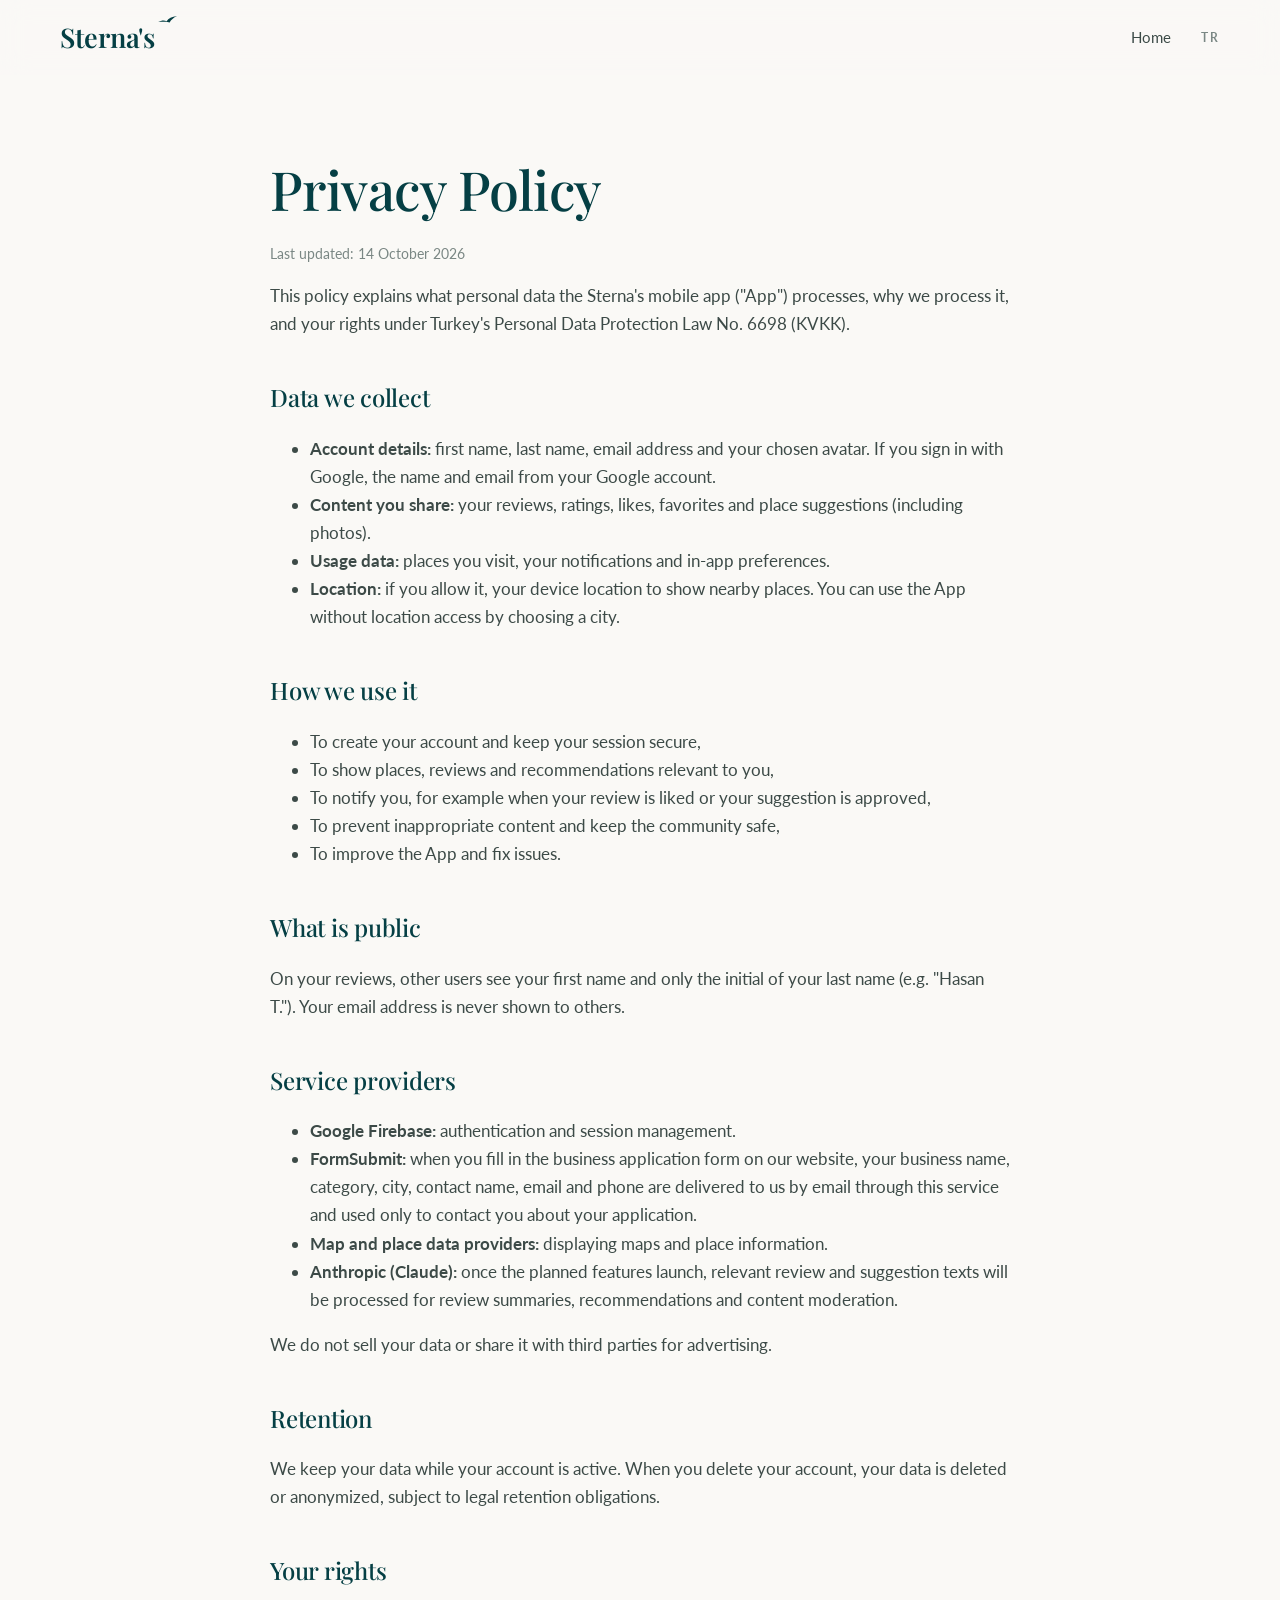
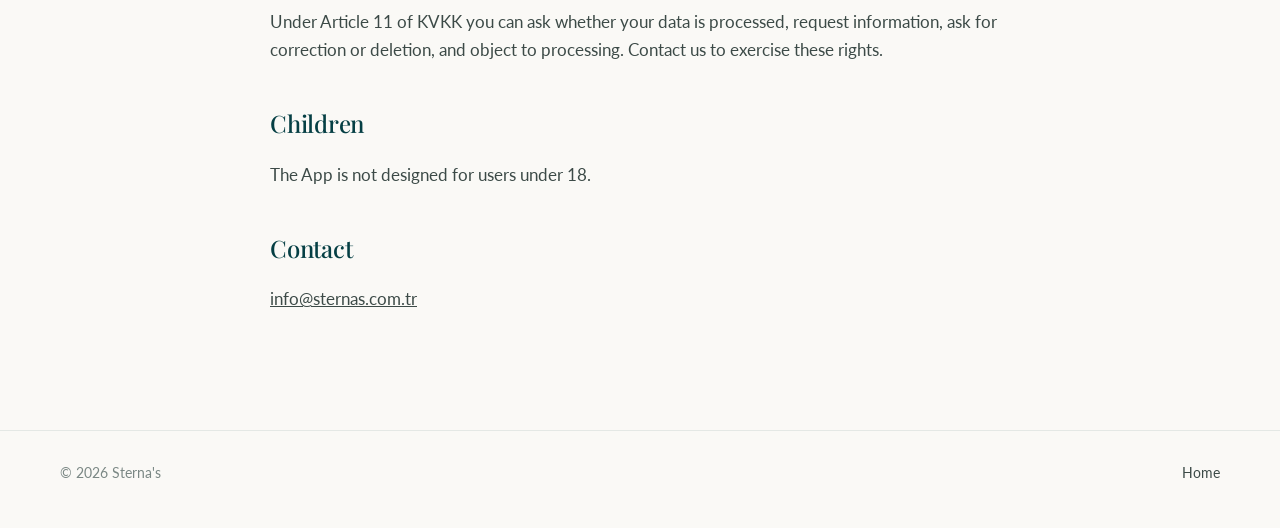
==== gizlilik.html @ 479b0d90 "Add files via upload" ====
<!doctype html>
<html lang="tr">
<head>
  <meta charset="utf-8">
  <meta name="viewport" content="width=device-width, initial-scale=1">
  <title>Gizlilik Politikası · Sterna's</title>
  <meta name="description" content="Sterna's uygulamasının gizlilik politikası.">
  <link rel="icon" href="assets/sumru.png">
  <link rel="preconnect" href="https://fonts.googleapis.com">
  <link rel="preconnect" href="https://fonts.gstatic.com" crossorigin>
  <link href="https://fonts.googleapis.com/css2?family=Lato:wght@400;700&family=Playfair+Display:ital,wght@0,500;0,600;1,500&display=swap" rel="stylesheet">
  <link rel="stylesheet" href="styles.css">
</head>
<body>

<header class="site-header">
  <div class="wrap">
    <a class="logo" href="index.html" aria-label="Sterna's">
      Sterna's
      <svg viewBox="0 0 44 18" aria-hidden="true"><path fill="currentColor" d="M0 14c8-4 14-5 20-2C24 6 32 1 44 0c-8 4-14 9-17 15-5-2-13-2-27-1z"/></svg>
    </a>
    <nav class="nav">
      <a href="index.html"><span data-lang="tr">Ana sayfa</span><span data-lang="en">Home</span></a>
      <button class="lang-toggle" type="button" id="langToggle" aria-label="Dil / Language">EN</button>
    </nav>
  </div>
</header>

<main class="legal">
  <div class="wrap">

    <div data-lang="tr">
      <h1>Gizlilik Politikası</h1>
      <p class="updated">Son güncelleme: 14 Ekim 2026</p>

      <p>Bu politika, Sterna's mobil uygulamasını ("Uygulama") kullandığında hangi kişisel verilerini işlediğimizi, bunları neden işlediğimizi ve 6698 sayılı Kişisel Verilerin Korunması Kanunu (KVKK) kapsamındaki haklarını açıklar.</p>

      <h2>Topladığımız veriler</h2>
      <ul>
        <li><strong>Hesap bilgileri:</strong> Ad, soyad, e-posta adresi ve seçtiğin avatar. Google ile giriş yaparsan Google hesabındaki ad ve e-posta bilgisi.</li>
        <li><strong>Paylaştığın içerikler:</strong> Yorumların, puanların, beğenilerin, favorilerin ve önerdiğin yerler (fotoğraflarıyla birlikte).</li>
        <li><strong>Kullanım bilgileri:</strong> Ziyaret ettiğin mekânlar, bildirimlerin ve uygulama içi tercihlerin.</li>
        <li><strong>Konum:</strong> İzin verirsen, yakındaki mekânları gösterebilmek için cihazının konumu. Konum izni vermeden de uygulamayı şehir seçerek kullanabilirsin.</li>
      </ul>

      <h2>Verileri neden kullanıyoruz</h2>
      <ul>
        <li>Hesabını oluşturmak ve oturumunu güvenle yönetmek,</li>
        <li>Mekânları, yorumları ve sana uygun önerileri göstermek,</li>
        <li>Yorumlarının beğenilmesi veya önerinin onaylanması gibi durumlarda sana bildirim göndermek,</li>
        <li>Uygunsuz içeriği önlemek ve topluluğu güvenli tutmak,</li>
        <li>Uygulamayı geliştirmek ve hataları gidermek.</li>
      </ul>

      <h2>Herkese açık görünen bilgiler</h2>
      <p>Bir mekâna yazdığın yorumlarda adın ve soyadının yalnızca baş harfi (örneğin "Hasan T.") diğer kullanıcılara görünür. E-posta adresin hiçbir zaman başkalarına gösterilmez.</p>

      <h2>Hizmet sağlayıcılar</h2>
      <p>Uygulamayı çalıştırmak için bazı verileri güvenilir hizmet sağlayıcılarla paylaşırız:</p>
      <ul>
        <li><strong>Google Firebase:</strong> Kimlik doğrulama ve oturum yönetimi.</li>
        <li><strong>FormSubmit:</strong> İnternet sitemizdeki işletme başvuru formunu doldurduğunda; işletme adı, kategori, şehir, yetkili adı, e-posta ve telefon bilgisi bu hizmet aracılığıyla bize e-posta olarak iletilir ve yalnızca başvurunla ilgili iletişim için kullanılır.</li>
        <li><strong>Harita ve mekân verisi sağlayıcıları:</strong> Haritanın ve mekân bilgilerinin gösterilmesi.</li>
        <li><strong>Anthropic (Claude):</strong> Planlanan özellikler devreye girdiğinde, yorum özetleri, kişisel öneriler ve içerik denetimi için ilgili yorum ve öneri metinleri işlenecektir.</li>
      </ul>
      <p>Verilerini satmayız ve reklam amacıyla üçüncü kişilerle paylaşmayız.</p>

      <h2>Saklama süresi</h2>
      <p>Verilerini hesabın açık olduğu sürece saklarız. Hesabını silmek istediğinde verilerin, yasal saklama yükümlülükleri saklı kalmak kaydıyla silinir veya anonim hâle getirilir.</p>

      <h2>Hakların</h2>
      <p>KVKK'nın 11. maddesi kapsamında; verilerinin işlenip işlenmediğini öğrenme, bilgi talep etme, düzeltilmesini veya silinmesini isteme ve işlemeye itiraz etme haklarına sahipsin. Taleplerin için bize yazabilirsin.</p>

      <h2>Çocuklar</h2>
      <p>Uygulama 18 yaşından küçükler için tasarlanmamıştır.</p>

      <h2>İletişim</h2>
      <p>Bu politika veya kişisel verilerinle ilgili her konuda: <a href="mailto:info@sternas.com.tr">info@sternas.com.tr</a></p>
    </div>

    <div data-lang="en">
      <h1>Privacy Policy</h1>
      <p class="updated">Last updated: 14 October 2026</p>

      <p>This policy explains what personal data the Sterna's mobile app ("App") processes, why we process it, and your rights under Turkey's Personal Data Protection Law No. 6698 (KVKK).</p>

      <h2>Data we collect</h2>
      <ul>
        <li><strong>Account details:</strong> first name, last name, email address and your chosen avatar. If you sign in with Google, the name and email from your Google account.</li>
        <li><strong>Content you share:</strong> your reviews, ratings, likes, favorites and place suggestions (including photos).</li>
        <li><strong>Usage data:</strong> places you visit, your notifications and in-app preferences.</li>
        <li><strong>Location:</strong> if you allow it, your device location to show nearby places. You can use the App without location access by choosing a city.</li>
      </ul>

      <h2>How we use it</h2>
      <ul>
        <li>To create your account and keep your session secure,</li>
        <li>To show places, reviews and recommendations relevant to you,</li>
        <li>To notify you, for example when your review is liked or your suggestion is approved,</li>
        <li>To prevent inappropriate content and keep the community safe,</li>
        <li>To improve the App and fix issues.</li>
      </ul>

      <h2>What is public</h2>
      <p>On your reviews, other users see your first name and only the initial of your last name (e.g. "Hasan T."). Your email address is never shown to others.</p>

      <h2>Service providers</h2>
      <ul>
        <li><strong>Google Firebase:</strong> authentication and session management.</li>
        <li><strong>FormSubmit:</strong> when you fill in the business application form on our website, your business name, category, city, contact name, email and phone are delivered to us by email through this service and used only to contact you about your application.</li>
        <li><strong>Map and place data providers:</strong> displaying maps and place information.</li>
        <li><strong>Anthropic (Claude):</strong> once the planned features launch, relevant review and suggestion texts will be processed for review summaries, recommendations and content moderation.</li>
      </ul>
      <p>We do not sell your data or share it with third parties for advertising.</p>

      <h2>Retention</h2>
      <p>We keep your data while your account is active. When you delete your account, your data is deleted or anonymized, subject to legal retention obligations.</p>

      <h2>Your rights</h2>
      <p>Under Article 11 of KVKK you can ask whether your data is processed, request information, ask for correction or deletion, and object to processing. Contact us to exercise these rights.</p>

      <h2>Children</h2>
      <p>The App is not designed for users under 18.</p>

      <h2>Contact</h2>
      <p><a href="mailto:info@sternas.com.tr">info@sternas.com.tr</a></p>
    </div>

  </div>
</main>

<footer>
  <div class="wrap">
    <span>© 2026 Sterna's</span>
    <a href="index.html"><span data-lang="tr">Ana sayfa</span><span data-lang="en">Home</span></a>
  </div>
</footer>

<script src="site.js"></script>
</body>
</html>
---- styles.css ----
:root {
  --bg: #faf9f6;
  --surface: #ffffff;
  --sage: #eef3f1;
  --sage-2: #e2ebe8;
  --ink: #142320;
  --ink-soft: #3c4a47;
  --muted: #7a8784;
  --line: #e4e8e5;
  --teal: #07565d;
  --teal-deep: #053f44;
  --gold: #a9834a;
  --rose: #d9536d;
  --serif: "Playfair Display", Georgia, serif;
  --sans: "Lato", system-ui, -apple-system, "Segoe UI", sans-serif;
  --ease: cubic-bezier(.2, .7, .2, 1);
  --card-shadow: 0 1px 2px rgba(20, 35, 32, .04), 0 12px 32px -12px rgba(20, 35, 32, .14);
}

* { box-sizing: border-box; }
html { scroll-behavior: smooth; }
body {
  margin: 0; background: var(--bg); color: var(--ink);
  font: 400 17px/1.65 var(--sans); -webkit-font-smoothing: antialiased;
}
img { display: block; max-width: 100%; height: auto; }
a { color: inherit; }
button, input, select { font: inherit; }
::selection { background: #d7e6e2; }

.wrap { width: min(1160px, 100% - 40px); margin-inline: auto; }

html[lang="tr"] [data-lang="en"],
html[lang="en"] [data-lang="tr"] { display: none !important; }

h1, h2, h3 { font-family: var(--serif); font-weight: 500; margin: 0; letter-spacing: -.01em; }

.eyebrow {
  display: inline-block; font-size: 12px; font-weight: 700; letter-spacing: .2em;
  text-transform: uppercase; color: var(--gold);
}

section { scroll-margin-top: 84px; }
.block { padding: 120px 0; }
.head { text-align: center; max-width: 640px; margin: 0 auto 56px; }
.head h2 { font-size: clamp(34px, 4.4vw, 54px); line-height: 1.08; color: var(--teal-deep); margin-top: 14px; }
.head p { margin: 14px 0 0; color: var(--muted); }

/* ---------- buttons ---------- */
.btn {
  display: inline-flex; align-items: center; justify-content: center; gap: 12px;
  height: 52px; padding: 0 26px; border-radius: 999px; border: 0; cursor: pointer;
  font: 700 15px var(--sans); letter-spacing: .01em; text-decoration: none;
  transition: background .3s var(--ease), color .3s var(--ease), border-color .3s var(--ease), transform .3s var(--ease);
}
.btn .arrow { transition: transform .3s var(--ease); }
.btn:hover .arrow { transform: translateX(4px); }
.btn-primary { background: var(--teal-deep); color: #fff; }
.btn-primary:hover { background: var(--teal); }
.btn-outline { border: 1px solid #c8d2cf; color: var(--teal-deep); background: transparent; }
.btn-outline:hover { border-color: var(--teal-deep); background: var(--surface); }
.btn-light { background: #fff; color: var(--teal-deep); }
.btn-light:hover { background: #f2e7d3; }
:focus-visible { outline: 2px solid var(--teal); outline-offset: 3px; }

/* ---------- header ---------- */
.site-header { position: sticky; top: 0; z-index: 40; background: rgba(250, 249, 246, .86); backdrop-filter: blur(14px); border-bottom: 1px solid transparent; transition: border-color .3s; }
.site-header.scrolled { border-bottom-color: var(--line); }
.site-header .wrap { height: 74px; display: flex; align-items: center; justify-content: space-between; }
.logo {
  display: inline-flex; align-items: flex-start; gap: 3px; text-decoration: none;
  font: 600 27px var(--serif); color: var(--teal-deep); letter-spacing: -.01em;
}
.logo svg { width: 19px; margin-top: -3px; }
.nav { display: flex; align-items: center; gap: 30px; font-size: 15px; color: var(--ink-soft); }
.nav a { text-decoration: none; }
.nav a:hover { color: var(--teal-deep); }
.nav .btn { height: 40px; padding: 0 18px; font-size: 14px; }
.lang-toggle { border: 0; background: none; cursor: pointer; padding: 4px 0; font: 700 12px var(--sans); letter-spacing: .16em; color: var(--muted); }
.lang-toggle:hover { color: var(--teal-deep); }
@media (max-width: 820px) { .nav .link { display: none; } .nav { gap: 18px; } }

/* ---------- shared widget pieces ---------- */
.card {
  background: var(--surface); border: 1px solid var(--line); border-radius: 20px;
  box-shadow: var(--card-shadow);
}
.ico { width: 44px; height: 44px; border-radius: 12px; background: var(--sage); padding: 6px; flex: none; }
.ico img { width: 100%; height: 100%; }
.chip {
  display: inline-flex; align-items: center; gap: 6px; font-size: 12px; font-weight: 700;
  color: var(--teal-deep); background: var(--sage); border-radius: 999px; padding: 4px 10px;
}
.chip.gold { color: #7a5b2b; background: #f4ecdd; }
.chip.green { color: #2f7a4f; background: #e5f2ea; }
.chip.orange { color: #a3582a; background: #fbeee4; }
.stars { color: #e3a93b; letter-spacing: 1px; font-size: 14px; }
.stars .off { color: #d9ded9; }
.heart { color: var(--rose); }
.small { font-size: 13px; color: var(--muted); }
.title { font: 500 17px var(--serif); color: var(--ink); line-height: 1.3; }

/* ---------- hero ---------- */
.hero { padding: 76px 0 110px; }
.hero .wrap { display: grid; grid-template-columns: 1fr 1.02fr; gap: 64px; align-items: center; }
.hero h1 { font-size: clamp(46px, 6.4vw, 88px); line-height: 1.02; color: var(--teal-deep); margin: 22px 0 24px; }
.hero h1 em { font-style: italic; color: var(--gold); }
.hero .lead { font-size: 19px; color: var(--ink-soft); max-width: 470px; margin: 0 0 38px; }
.hero-actions { display: flex; flex-wrap: wrap; gap: 12px; }

.stage {
  position: relative; height: 560px; border-radius: 32px;
  background:
    radial-gradient(120% 90% at 85% 10%, #f6efe2 0%, rgba(246, 239, 226, 0) 55%),
    var(--sage);
  overflow: hidden;
}
.stage > .card { position: absolute; }
.w-place { left: 7%; top: 27%; width: 330px; padding: 18px; }
.w-place .top { display: flex; gap: 14px; align-items: center; }
.w-place .ico { width: 64px; height: 64px; border-radius: 16px; padding: 8px; }
.w-place .row { display: flex; justify-content: space-between; align-items: center; margin-top: 16px; padding-top: 14px; border-top: 1px solid var(--line); }
.w-notif { right: 6%; top: 7%; width: 290px; padding: 14px 16px; display: flex; gap: 12px; align-items: flex-start; }
.w-notif .dot { width: 38px; height: 38px; border-radius: 50%; background: #fbe8ec; display: grid; place-items: center; flex: none; font-size: 18px; }
.w-notif strong { display: block; font-size: 14px; }
.w-cats { left: 7%; bottom: 7%; padding: 14px; display: grid; grid-template-columns: repeat(4, 72px); gap: 8px; }
.w-cats div { text-align: center; font-size: 11px; font-weight: 700; color: var(--ink-soft); background: var(--sage); border-radius: 14px; padding: 10px 4px 8px; }
.w-cats img { width: 34px; height: 34px; margin: 0 auto 6px; }
.w-rate { right: 6%; top: 56%; padding: 14px 18px; }
.w-rate .stars { font-size: 22px; letter-spacing: 3px; }

.float { animation: float 7s ease-in-out infinite; }
.float.d1 { animation-delay: -2s; }
.float.d2 { animation-delay: -4s; }
.float.d3 { animation-delay: -5.5s; }
@keyframes float { 0%, 100% { transform: translateY(0); } 50% { transform: translateY(-8px); } }

@media (max-width: 980px) {
  .hero .wrap { grid-template-columns: 1fr; gap: 48px; }
  .stage { height: 520px; }
}
@media (max-width: 560px) {
  .hero { padding: 48px 0 70px; }
  .stage { height: 470px; border-radius: 24px; }
  .w-place { left: 5%; top: 24%; width: 82%; }
  .w-notif { right: 4%; top: 3%; width: 80%; }
  .w-cats { left: 5%; bottom: 5%; grid-template-columns: repeat(4, 1fr); width: 90%; }
  .w-rate { right: 5%; top: 53%; }
}

/* ---------- explorer ---------- */
.explore { background: var(--surface); border-top: 1px solid var(--line); border-bottom: 1px solid var(--line); }
.explorer { display: grid; grid-template-columns: 300px 1fr; border: 1px solid var(--line); border-radius: 24px; overflow: hidden; background: var(--bg); }
.cats { list-style: none; margin: 0; padding: 14px; border-right: 1px solid var(--line); display: flex; flex-direction: column; gap: 4px; background: var(--surface); }
.cat {
  width: 100%; display: flex; align-items: center; gap: 14px; text-align: left;
  border: 0; background: transparent; cursor: pointer; border-radius: 14px;
  padding: 9px 14px 9px 9px; font-size: 16px; color: var(--ink-soft);
  transition: background .25s var(--ease), color .25s var(--ease);
}
.cat img { width: 42px; height: 42px; padding: 6px; border-radius: 12px; background: var(--sage); transition: transform .3s var(--ease); }
.cat:hover { background: #f4f7f6; color: var(--ink); }
.cat:hover img { transform: scale(1.06); }
.cat[aria-selected="true"] { background: var(--sage); color: var(--teal-deep); font-weight: 700; }
.cat[aria-selected="true"] img { background: var(--surface); }
.panel { padding: 30px 36px; }
.panel-top { display: flex; justify-content: space-between; align-items: center; gap: 12px; margin-bottom: 18px; }
.panel h3 { font-size: 28px; color: var(--ink); }
.place-grid { display: grid; grid-template-columns: repeat(3, 1fr); gap: 14px; }
.pcard { padding: 18px; display: flex; flex-direction: column; gap: 12px; text-decoration: none; transition: transform .3s var(--ease), box-shadow .3s var(--ease); }
.pcard:hover { transform: translateY(-3px); box-shadow: 0 1px 2px rgba(20, 35, 32, .04), 0 18px 36px -14px rgba(20, 35, 32, .22); }
.pcard .thumb { height: 92px; border-radius: 14px; background: var(--sage); display: grid; place-items: center; }
.pcard .thumb img { width: 58px; height: 58px; }
.pcard .foot { display: flex; justify-content: space-between; align-items: center; margin-top: auto; }
.place-grid.swap .pcard { animation: rise .5s var(--ease) both; }
.place-grid.swap .pcard:nth-child(2) { animation-delay: .07s; }
.place-grid.swap .pcard:nth-child(3) { animation-delay: .14s; }
@keyframes rise { from { opacity: 0; transform: translateY(10px); } to { opacity: 1; transform: none; } }

@media (max-width: 900px) {
  .explorer { grid-template-columns: 1fr; }
  .cats { flex-direction: row; overflow-x: auto; border-right: 0; border-bottom: 1px solid var(--line); scrollbar-width: none; }
  .cats::-webkit-scrollbar { display: none; }
  .cats li { flex: none; }
  .cat { padding: 7px 14px 7px 7px; white-space: nowrap; }
  .cat img { width: 34px; height: 34px; padding: 5px; }
  .panel { padding: 22px 18px; }
  .place-grid { grid-template-columns: 1fr; }
  .pcard { flex-direction: row; align-items: center; }
  .pcard .thumb { width: 64px; height: 64px; flex: none; }
  .pcard .thumb img { width: 40px; height: 40px; }
  .pcard .foot { margin: 0 0 0 auto; }
  .pcard .foot .chip { display: none; }
}

/* ---------- map ---------- */
.map-wrap { display: grid; grid-template-columns: .8fr 1.2fr; gap: 64px; align-items: center; }
.map-copy h2 { font-size: clamp(34px, 4.4vw, 54px); line-height: 1.08; color: var(--teal-deep); margin: 14px 0 16px; }
.map-copy p { color: var(--muted); margin: 0 0 26px; max-width: 380px; }
.legend { list-style: none; margin: 0; padding: 0; display: grid; gap: 10px; }
.legend li { display: flex; align-items: center; gap: 10px; font-size: 15px; color: var(--ink-soft); }
.legend i { width: 10px; height: 10px; border-radius: 50%; display: inline-block; }
.map { position: relative; border-radius: 28px; overflow: hidden; aspect-ratio: 6 / 5; background: #eef2ee; border: 1px solid var(--line); }
.map > svg { width: 100%; height: 100%; display: block; }
.pin { transform-box: fill-box; transform-origin: 50% 100%; transition: transform .5s var(--ease); }
.pin.on { transform: scale(1.25); }
.pulse { transform-box: fill-box; transform-origin: center; animation: pulse 2.4s ease-out infinite; }
@keyframes pulse { 0% { transform: scale(.6); opacity: .55; } 100% { transform: scale(2.2); opacity: 0; } }
.map-card {
  position: absolute; left: 50%; bottom: 22px; transform: translateX(-50%);
  width: min(320px, 88%); padding: 14px 16px; display: flex; gap: 12px; align-items: center;
  transition: opacity .4s var(--ease);
}
.map-card.fade { opacity: 0; }
.map-search {
  position: absolute; left: 18px; right: 18px; top: 18px; padding: 10px 16px;
  display: flex; align-items: center; gap: 10px; font-size: 14px; color: var(--muted); border-radius: 999px;
}
@media (max-width: 900px) { .map-wrap { grid-template-columns: 1fr; gap: 36px; } }

/* ---------- bento ---------- */
.bento { display: grid; grid-template-columns: repeat(6, 1fr); gap: 16px; }
.tile { background: var(--surface); border: 1px solid var(--line); border-radius: 24px; padding: 24px; display: flex; flex-direction: column; gap: 18px; overflow: hidden; }
.tile h3 { font: 700 13px var(--sans); letter-spacing: .14em; text-transform: uppercase; color: var(--muted); }
.t-review { grid-column: span 3; }
.t-dice { grid-column: span 3; }
.t-swipe, .t-fav, .t-history { grid-column: span 2; }
.t-notifs { grid-column: span 6; }

.review { padding: 18px; display: grid; gap: 10px; }
.review .who { display: flex; align-items: center; gap: 10px; }
.review .who img { width: 34px; height: 34px; border-radius: 50%; }
.review p { margin: 0; color: var(--ink-soft); font-size: 15px; }
.review .meta { display: flex; justify-content: space-between; align-items: center; }
.likes { display: inline-flex; align-items: center; gap: 6px; font-size: 14px; font-weight: 700; color: var(--ink-soft); }

.dice-row { display: flex; align-items: center; gap: 22px; }
.die {
  width: 76px; height: 76px; border-radius: 18px; background: #fff; border: 1px solid var(--line);
  box-shadow: var(--card-shadow); display: grid; grid-template: repeat(3, 1fr) / repeat(3, 1fr); padding: 12px; flex: none;
  animation: roll 4.5s var(--ease) infinite;
}
.die i { width: 11px; height: 11px; border-radius: 50%; background: var(--teal-deep); place-self: center; opacity: 0; }
.die i.on { opacity: 1; }
@keyframes roll { 0%, 70%, 100% { transform: rotate(0); } 78% { transform: rotate(-18deg) scale(.94); } 86% { transform: rotate(10deg); } 92% { transform: rotate(0) scale(1.03); } }
.dice-result { flex: 1; padding: 14px 16px; display: flex; gap: 12px; align-items: center; transition: opacity .35s var(--ease); }
.dice-result.fade { opacity: 0; }

.swipe { position: relative; height: 170px; }
.swipe .card { position: absolute; inset: 0 12px 18px; padding: 16px; display: flex; flex-direction: column; justify-content: space-between; }
.swipe .card:nth-child(1) { transform: translateY(18px) scale(.92); opacity: .55; }
.swipe .card:nth-child(2) { transform: translateY(9px) scale(.96); opacity: .8; }
.swipe .card:nth-child(3) { animation: swipe 5s var(--ease) infinite; }
@keyframes swipe { 0%, 55% { transform: none; opacity: 1; } 75% { transform: translateX(120%) rotate(12deg); opacity: 0; } 76% { transform: translateY(18px) scale(.92); opacity: 0; } 100% { transform: none; opacity: 1; } }
.swipe .acts { display: flex; justify-content: center; gap: 14px; }
.swipe .acts span { width: 34px; height: 34px; border-radius: 50%; display: grid; place-items: center; background: var(--sage); font-size: 15px; }

.mini-list { display: grid; gap: 2px; }
.mini-list .r { display: flex; align-items: center; gap: 12px; padding: 10px 0; border-bottom: 1px solid var(--line); }
.mini-list .r:last-child { border-bottom: 0; }
.mini-list .ico { width: 36px; height: 36px; border-radius: 10px; padding: 5px; }
.mini-list .r .grow { flex: 1; min-width: 0; }
.mini-list .r .title { font-size: 15px; }

.notifs { display: grid; grid-template-columns: repeat(3, 1fr); gap: 14px; }
.notif { padding: 14px 16px; display: flex; gap: 12px; align-items: flex-start; }
.notif .dot { width: 36px; height: 36px; border-radius: 50%; display: grid; place-items: center; flex: none; font-size: 16px; }
.notif strong { display: block; font-size: 14px; }
.notif.unread { border-color: #cfe0db; background: #f7fbfa; }

@media (max-width: 980px) {
  .bento { grid-template-columns: repeat(2, 1fr); }
  .t-review, .t-dice, .t-notifs { grid-column: span 2; }
  .t-swipe, .t-fav, .t-history { grid-column: span 1; }
  .t-history { grid-column: span 2; }
  .notifs { grid-template-columns: 1fr; }
}
@media (max-width: 600px) {
  .bento { grid-template-columns: 1fr; }
  .t-review, .t-dice, .t-notifs, .t-swipe, .t-fav, .t-history { grid-column: span 1; }
  .dice-row { flex-direction: column; align-items: stretch; }
  .die { align-self: center; }
}

/* ---------- next ---------- */
.next { background: var(--sage); }
.next-grid { display: grid; grid-template-columns: repeat(4, 1fr); gap: 16px; }
.next-item { background: var(--surface); border-radius: 22px; padding: 24px; border: 1px solid var(--line); }
.next-item .num { font: italic 500 18px var(--serif); color: var(--gold); }
.next-item h3 { font-size: 21px; color: var(--teal-deep); margin: 12px 0 8px; }
.next-item p { margin: 0; color: var(--muted); font-size: 15px; }
@media (max-width: 980px) { .next-grid { grid-template-columns: repeat(2, 1fr); } }
@media (max-width: 560px) { .next-grid { grid-template-columns: 1fr; } }

/* ---------- business ---------- */
.biz { background: var(--teal-deep); color: #dbe8e5; }
.biz-grid { display: grid; grid-template-columns: .9fr 1.1fr; gap: 64px; align-items: start; }
.biz .eyebrow { color: #e3c690; }
.biz h2 { font-size: clamp(34px, 4.4vw, 54px); line-height: 1.08; color: #fff; margin: 14px 0 18px; }
.biz .intro { color: #a9c4bf; margin: 0 0 34px; max-width: 420px; }
.perks { list-style: none; margin: 0; padding: 0; display: grid; gap: 14px; }
.perks li { display: flex; gap: 14px; align-items: flex-start; padding: 16px 18px; border: 1px solid rgba(255, 255, 255, .12); border-radius: 18px; }
.perks .pi { width: 34px; height: 34px; border-radius: 10px; background: rgba(255, 255, 255, .08); display: grid; place-items: center; flex: none; color: #e3c690; }
.perks .pi svg { width: 18px; height: 18px; }
.perks strong { display: block; color: #fff; font: 500 18px var(--serif); }
.perks span { font-size: 15px; color: #a9c4bf; }

.biz-form { background: var(--surface); color: var(--ink); border-radius: 28px; padding: 34px; }
.biz-form h3 { font-size: 26px; color: var(--teal-deep); margin-bottom: 6px; }
.biz-form .small { margin: 0 0 24px; }
.fields { display: grid; grid-template-columns: 1fr 1fr; gap: 14px; }
.field { display: grid; gap: 6px; }
.field.full { grid-column: span 2; }
.field label { font-size: 13px; font-weight: 700; color: var(--ink-soft); }
.field input, .field select {
  height: 48px; border: 1px solid #d6ddda; border-radius: 12px; padding: 0 14px; background: var(--bg); color: var(--ink);
  transition: border-color .2s, background .2s;
}
.field input:focus, .field select:focus { outline: none; border-color: var(--teal); background: #fff; }
.consent { grid-column: span 2; display: flex; gap: 10px; align-items: flex-start; font-size: 13px; color: var(--muted); margin-top: 4px; }
.consent input { margin-top: 3px; accent-color: var(--teal); }
.biz-form .btn { width: 100%; margin-top: 18px; }
.form-msg { margin: 14px 0 0; font-size: 14px; min-height: 20px; }
.form-msg.ok { color: #2f7a4f; }
.form-msg.err { color: #b3402f; }
.hp { position: absolute; left: -9999px; }
@media (max-width: 900px) { .biz-grid { grid-template-columns: 1fr; gap: 44px; } }
@media (max-width: 560px) { .fields { grid-template-columns: 1fr; } .field.full, .consent { grid-column: span 1; } .biz-form { padding: 24px; } }

/* ---------- team ---------- */
.team-grid { display: grid; grid-template-columns: 1fr 1fr 1fr; gap: 16px; }
.person { padding: 26px; display: flex; gap: 16px; align-items: center; }
.person .av { width: 52px; height: 52px; border-radius: 50%; background: var(--sage); display: grid; place-items: center; font: 500 22px var(--serif); color: var(--teal-deep); flex: none; }
.person strong { display: block; font: 500 20px var(--serif); }
.contact-tile { background: var(--sage); border-color: transparent; box-shadow: none; flex-direction: column; align-items: flex-start; }
.contact-tile a { font: 500 20px var(--serif); color: var(--teal-deep); text-decoration: none; border-bottom: 1px solid #c9b48c; }
@media (max-width: 860px) { .team-grid { grid-template-columns: 1fr; } }

/* ---------- footer ---------- */
footer { border-top: 1px solid var(--line); padding: 30px 0 44px; font-size: 14px; color: var(--muted); }
footer .wrap { display: flex; justify-content: space-between; gap: 16px; flex-wrap: wrap; }
footer nav { display: flex; gap: 22px; }
footer a { color: var(--ink-soft); text-decoration: none; }
footer a:hover { color: var(--teal-deep); }

/* ---------- reveal & motion ---------- */
.js .reveal { opacity: 0; transform: translateY(16px); transition: opacity .9s var(--ease), transform .9s var(--ease); }
.js .reveal.in { opacity: 1; transform: none; }
@media (prefers-reduced-motion: reduce) {
  .js .reveal { opacity: 1; transform: none; transition: none; }
  .float, .die, .swipe .card:nth-child(3), .pulse, .place-grid.swap .pcard { animation: none !important; }
  html { scroll-behavior: auto; }
}

/* ---------- legal ---------- */
.legal { padding: 70px 0 100px; }
.legal .wrap { max-width: 740px; }
.legal h1 { font-size: clamp(38px, 5vw, 54px); color: var(--teal-deep); margin-bottom: 8px; }
.legal h2 { font-size: 24px; color: var(--teal-deep); margin: 40px 0 10px; }
.legal p, .legal li { color: var(--ink-soft); }
.legal .updated { color: var(--muted); font-size: 14px; margin-top: 0; }

/* dice tile fills its height */
.t-dice .dice-row { flex: 1; }
.t-dice .die { width: 92px; height: 92px; padding: 15px; border-radius: 22px; }
.t-dice .die i { width: 13px; height: 13px; }
.notif .small { display: block; line-height: 1.45; margin-top: 2px; }
.pcard .foot .small { white-space: nowrap; }

@media (max-width: 560px) {
  .stage { height: auto; padding: 18px; display: grid; gap: 12px; }
  .stage > .card { position: relative; inset: auto; width: auto; }
  .stage .w-notif { margin-left: 18%; }
  .stage .w-rate { display: none; }
  .stage .w-cats { grid-template-columns: repeat(4, 1fr); }
}
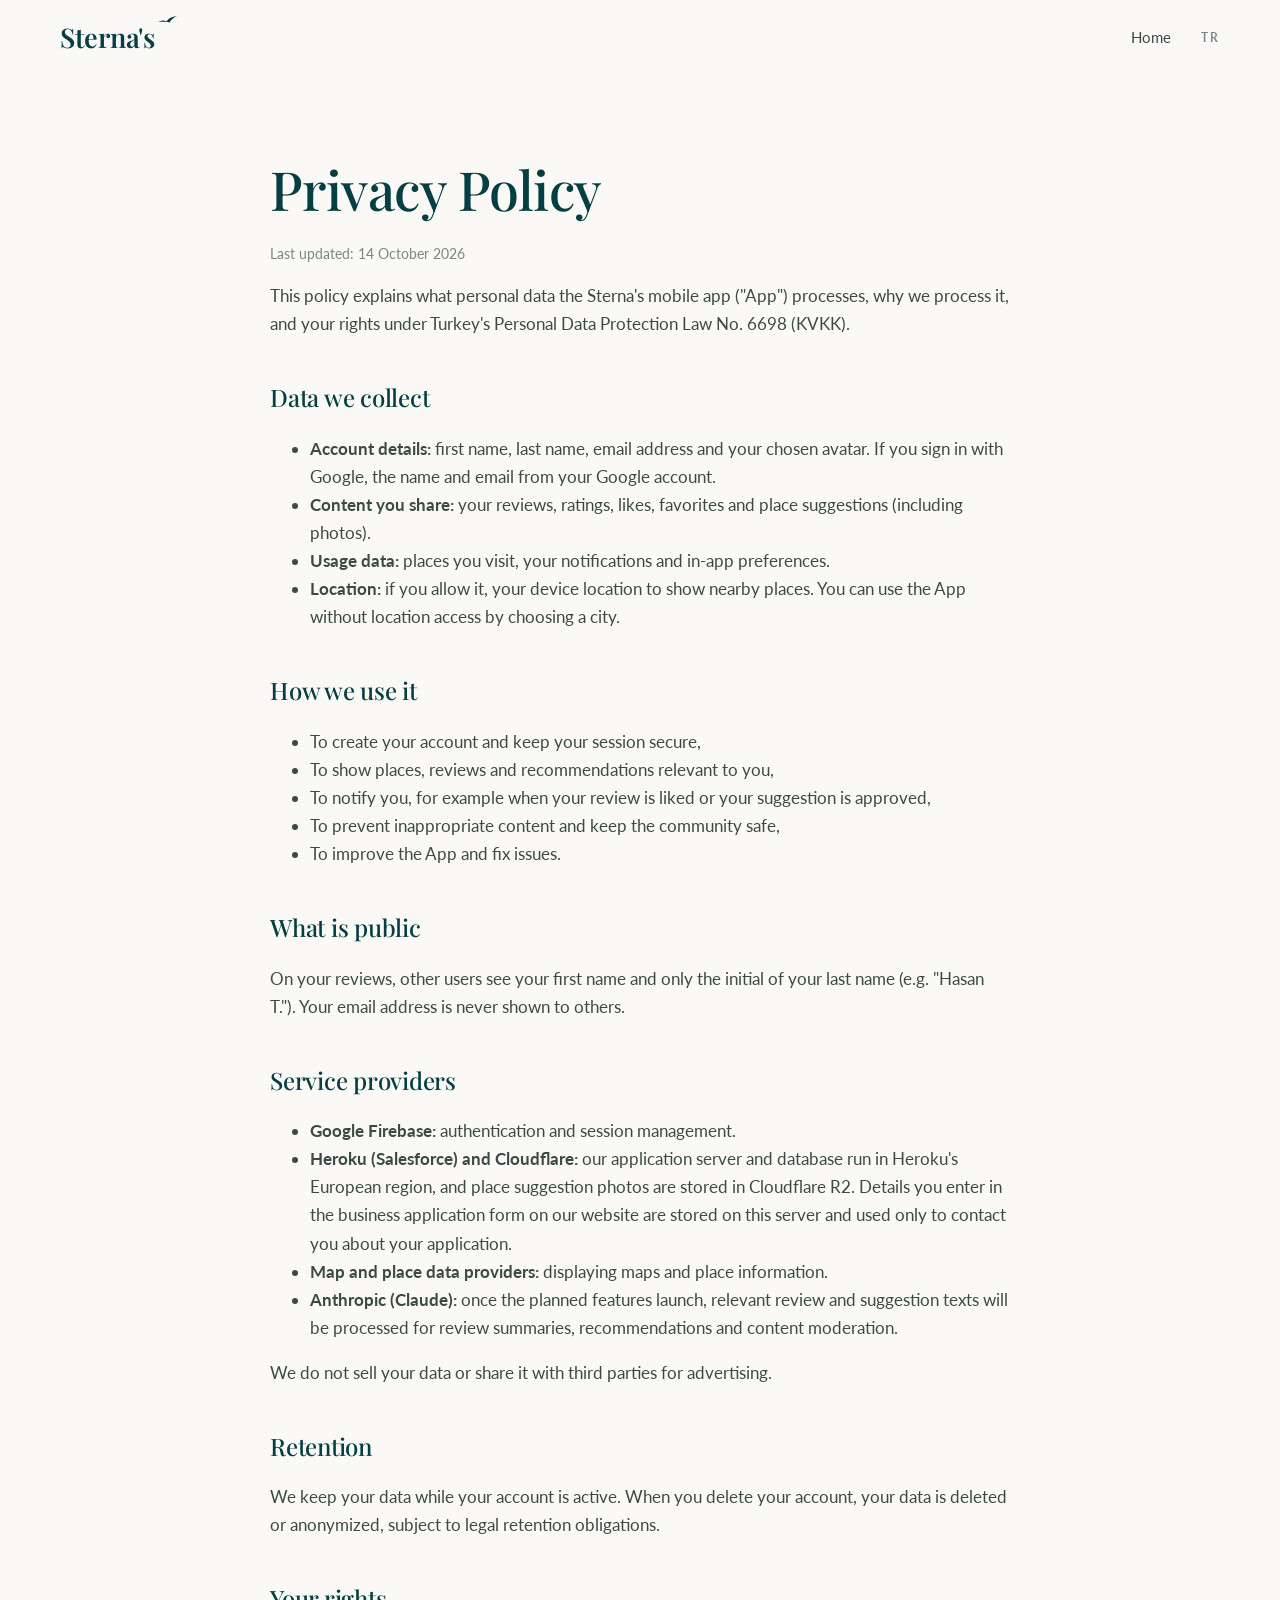
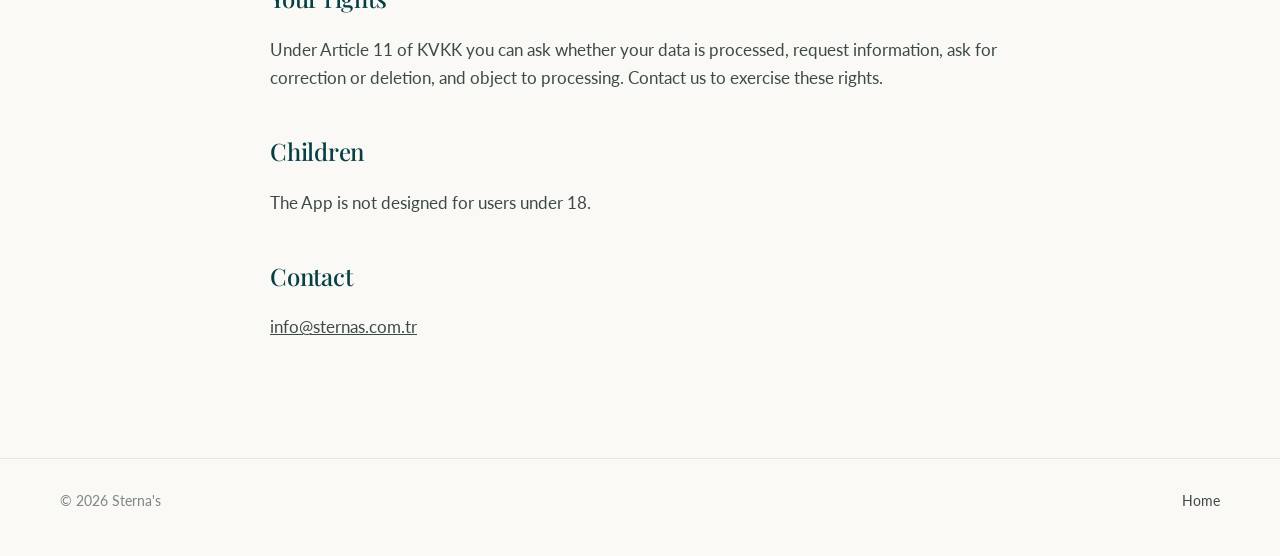
==== commit 743f0be7: "chore: send business applications to API, update privacy providers" ====
--- a/gizlilik.html
+++ b/gizlilik.html
@@ -59,7 +59,7 @@
       <p>Uygulamayı çalıştırmak için bazı verileri güvenilir hizmet sağlayıcılarla paylaşırız:</p>
       <ul>
         <li><strong>Google Firebase:</strong> Kimlik doğrulama ve oturum yönetimi.</li>
-        <li><strong>FormSubmit:</strong> İnternet sitemizdeki işletme başvuru formunu doldurduğunda; işletme adı, kategori, şehir, yetkili adı, e-posta ve telefon bilgisi bu hizmet aracılığıyla bize e-posta olarak iletilir ve yalnızca başvurunla ilgili iletişim için kullanılır.</li>
+                <li><strong>Heroku (Salesforce) ve Cloudflare:</strong> Uygulama sunucumuz ve veritabanımız Heroku'nun Avrupa bölgesinde, yer önerisi fotoğrafları Cloudflare R2'de saklanır. İnternet sitemizdeki işletme başvuru formuna girdiğin bilgiler de bu sunucuda tutulur ve yalnızca başvurunla ilgili iletişim için kullanılır.</li>
         <li><strong>Harita ve mekân verisi sağlayıcıları:</strong> Haritanın ve mekân bilgilerinin gösterilmesi.</li>
         <li><strong>Anthropic (Claude):</strong> Planlanan özellikler devreye girdiğinde, yorum özetleri, kişisel öneriler ve içerik denetimi için ilgili yorum ve öneri metinleri işlenecektir.</li>
       </ul>
@@ -107,7 +107,7 @@
       <h2>Service providers</h2>
       <ul>
         <li><strong>Google Firebase:</strong> authentication and session management.</li>
-        <li><strong>FormSubmit:</strong> when you fill in the business application form on our website, your business name, category, city, contact name, email and phone are delivered to us by email through this service and used only to contact you about your application.</li>
+                <li><strong>Heroku (Salesforce) and Cloudflare:</strong> our application server and database run in Heroku's European region, and place suggestion photos are stored in Cloudflare R2. Details you enter in the business application form on our website are stored on this server and used only to contact you about your application.</li>
         <li><strong>Map and place data providers:</strong> displaying maps and place information.</li>
         <li><strong>Anthropic (Claude):</strong> once the planned features launch, relevant review and suggestion texts will be processed for review summaries, recommendations and content moderation.</li>
       </ul>
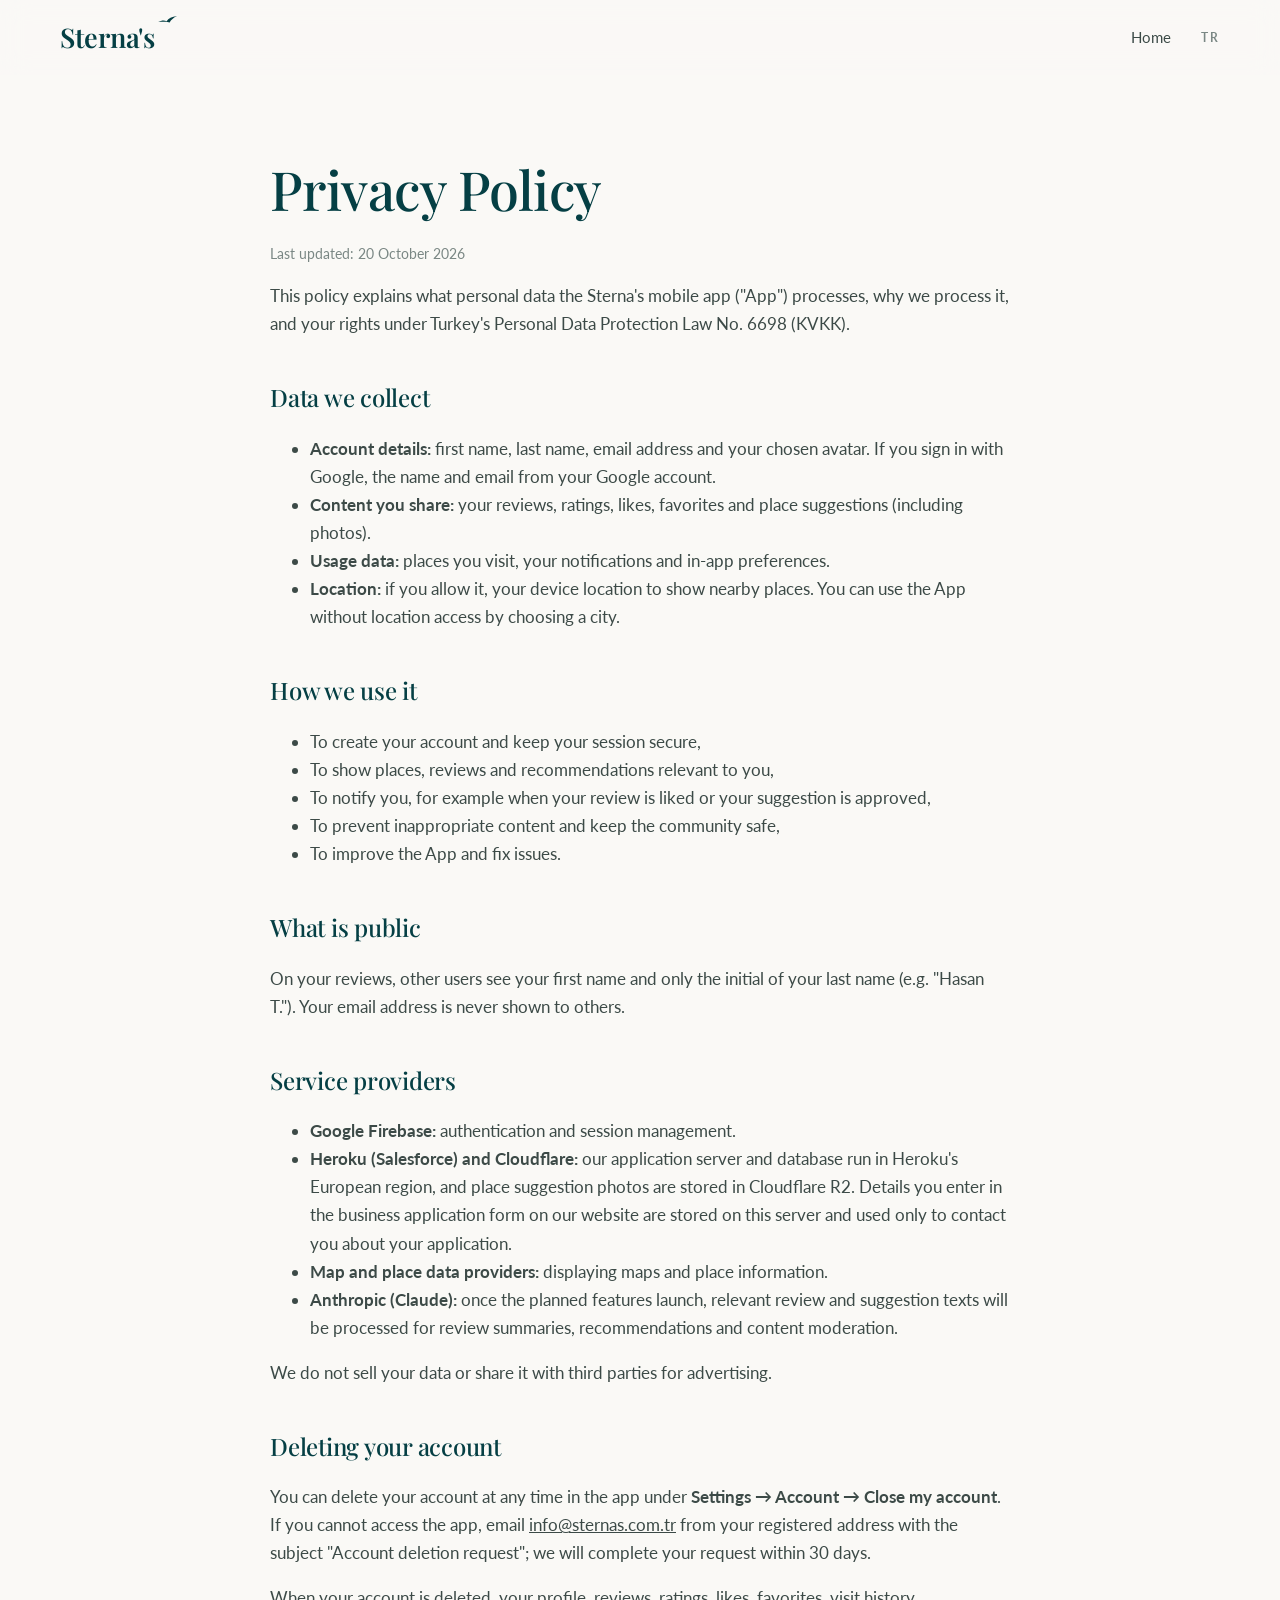
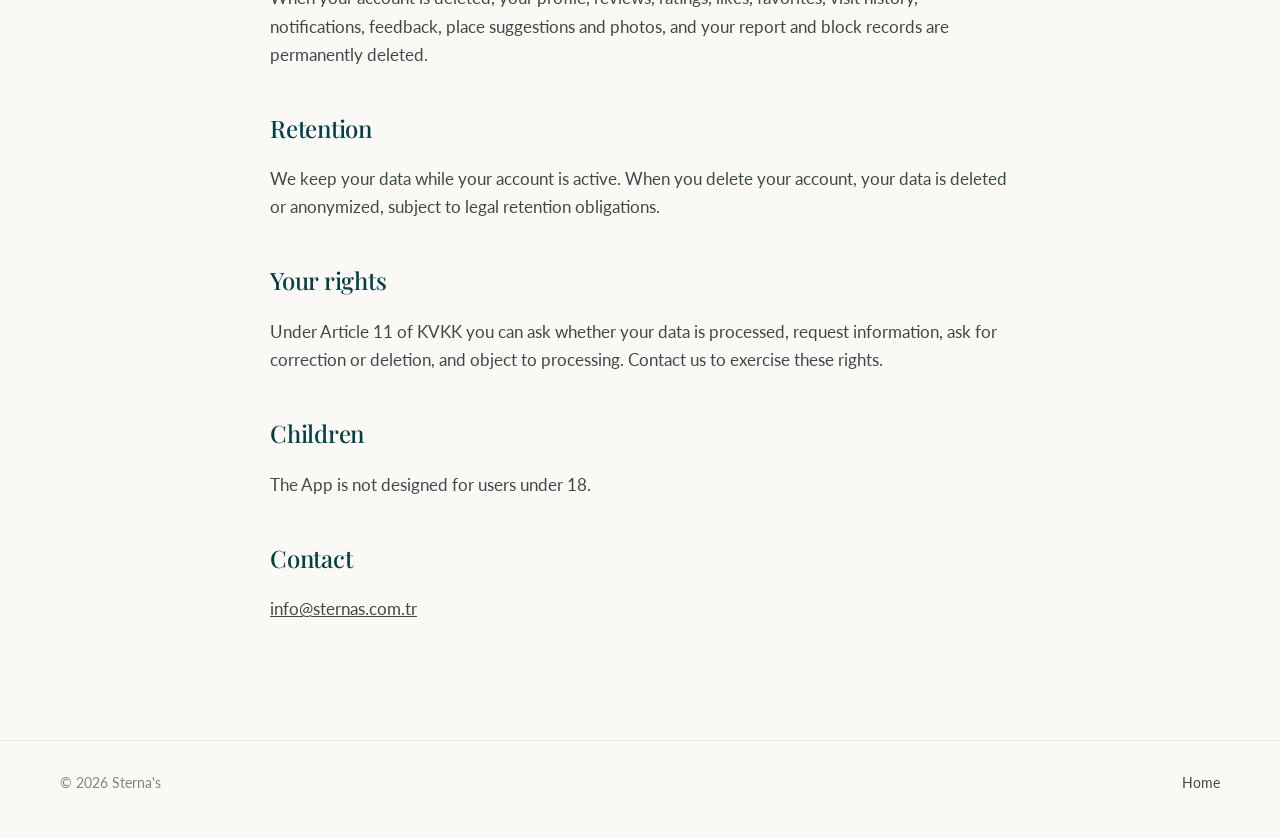
==== commit 11554ded: "feat: account deletion section and terms link" ====
--- a/gizlilik.html
+++ b/gizlilik.html
@@ -31,7 +31,7 @@
 
     <div data-lang="tr">
       <h1>Gizlilik Politikası</h1>
-      <p class="updated">Son güncelleme: 14 Ekim 2026</p>
+      <p class="updated">Son güncelleme: 20 Ekim 2026</p>
 
       <p>Bu politika, Sterna's mobil uygulamasını ("Uygulama") kullandığında hangi kişisel verilerini işlediğimizi, bunları neden işlediğimizi ve 6698 sayılı Kişisel Verilerin Korunması Kanunu (KVKK) kapsamındaki haklarını açıklar.</p>
 
@@ -64,7 +64,9 @@
         <li><strong>Anthropic (Claude):</strong> Planlanan özellikler devreye girdiğinde, yorum özetleri, kişisel öneriler ve içerik denetimi için ilgili yorum ve öneri metinleri işlenecektir.</li>
       </ul>
       <p>Verilerini satmayız ve reklam amacıyla üçüncü kişilerle paylaşmayız.</p>
-
+            <h2 id="hesap-silme">Hesabını silme</h2>
+      <p>Hesabını istediğin zaman uygulamada <strong>Ayarlar → Hesap → Hesabımı kapat</strong> adımlarıyla silebilirsin. Uygulamaya erişemiyorsan kayıtlı e-posta adresinden <a href="mailto:info@sternas.com.tr?subject=Hesap%20silme%20talebi">info@sternas.com.tr</a> adresine "Hesap silme talebi" konulu bir e-posta göndermen yeterli; talebini en geç 30 gün içinde sonuçlandırırız.</p>
+      <p>Hesabın silindiğinde profilin, yorumların, puanların, beğenilerin, favorilerin, ziyaret geçmişin, bildirimlerin, geri bildirimlerin, yer önerilerin ve fotoğrafların, şikâyet ve engelleme kayıtların kalıcı olarak silinir.</p>
       <h2>Saklama süresi</h2>
       <p>Verilerini hesabın açık olduğu sürece saklarız. Hesabını silmek istediğinde verilerin, yasal saklama yükümlülükleri saklı kalmak kaydıyla silinir veya anonim hâle getirilir.</p>
 
@@ -80,7 +82,7 @@
 
     <div data-lang="en">
       <h1>Privacy Policy</h1>
-      <p class="updated">Last updated: 14 October 2026</p>
+      <p class="updated">Last updated: 20 October 2026</p>
 
       <p>This policy explains what personal data the Sterna's mobile app ("App") processes, why we process it, and your rights under Turkey's Personal Data Protection Law No. 6698 (KVKK).</p>
 
@@ -112,7 +114,9 @@
         <li><strong>Anthropic (Claude):</strong> once the planned features launch, relevant review and suggestion texts will be processed for review summaries, recommendations and content moderation.</li>
       </ul>
       <p>We do not sell your data or share it with third parties for advertising.</p>
-
+            <h2>Deleting your account</h2>
+      <p>You can delete your account at any time in the app under <strong>Settings → Account → Close my account</strong>. If you cannot access the app, email <a href="mailto:info@sternas.com.tr?subject=Account%20deletion%20request">info@sternas.com.tr</a> from your registered address with the subject "Account deletion request"; we will complete your request within 30 days.</p>
+      <p>When your account is deleted, your profile, reviews, ratings, likes, favorites, visit history, notifications, feedback, place suggestions and photos, and your report and block records are permanently deleted.</p>
       <h2>Retention</h2>
       <p>We keep your data while your account is active. When you delete your account, your data is deleted or anonymized, subject to legal retention obligations.</p>
 
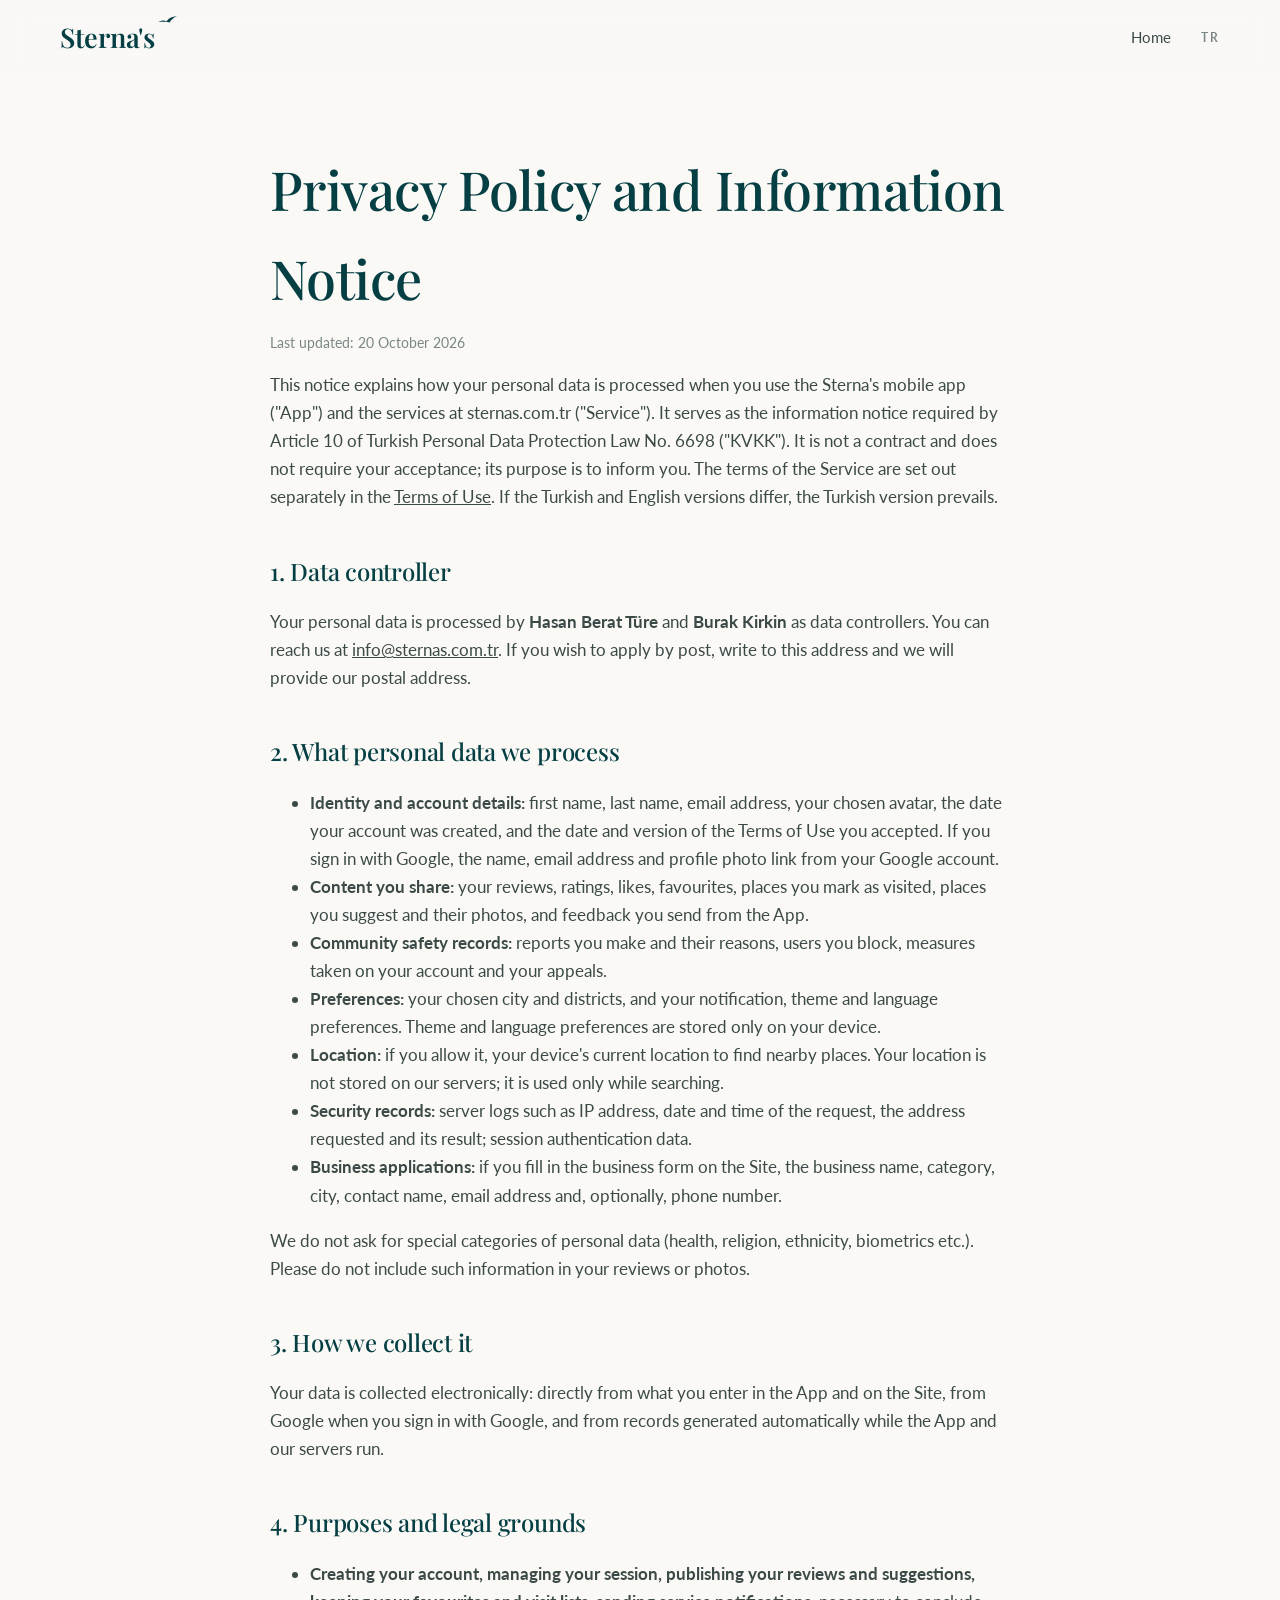
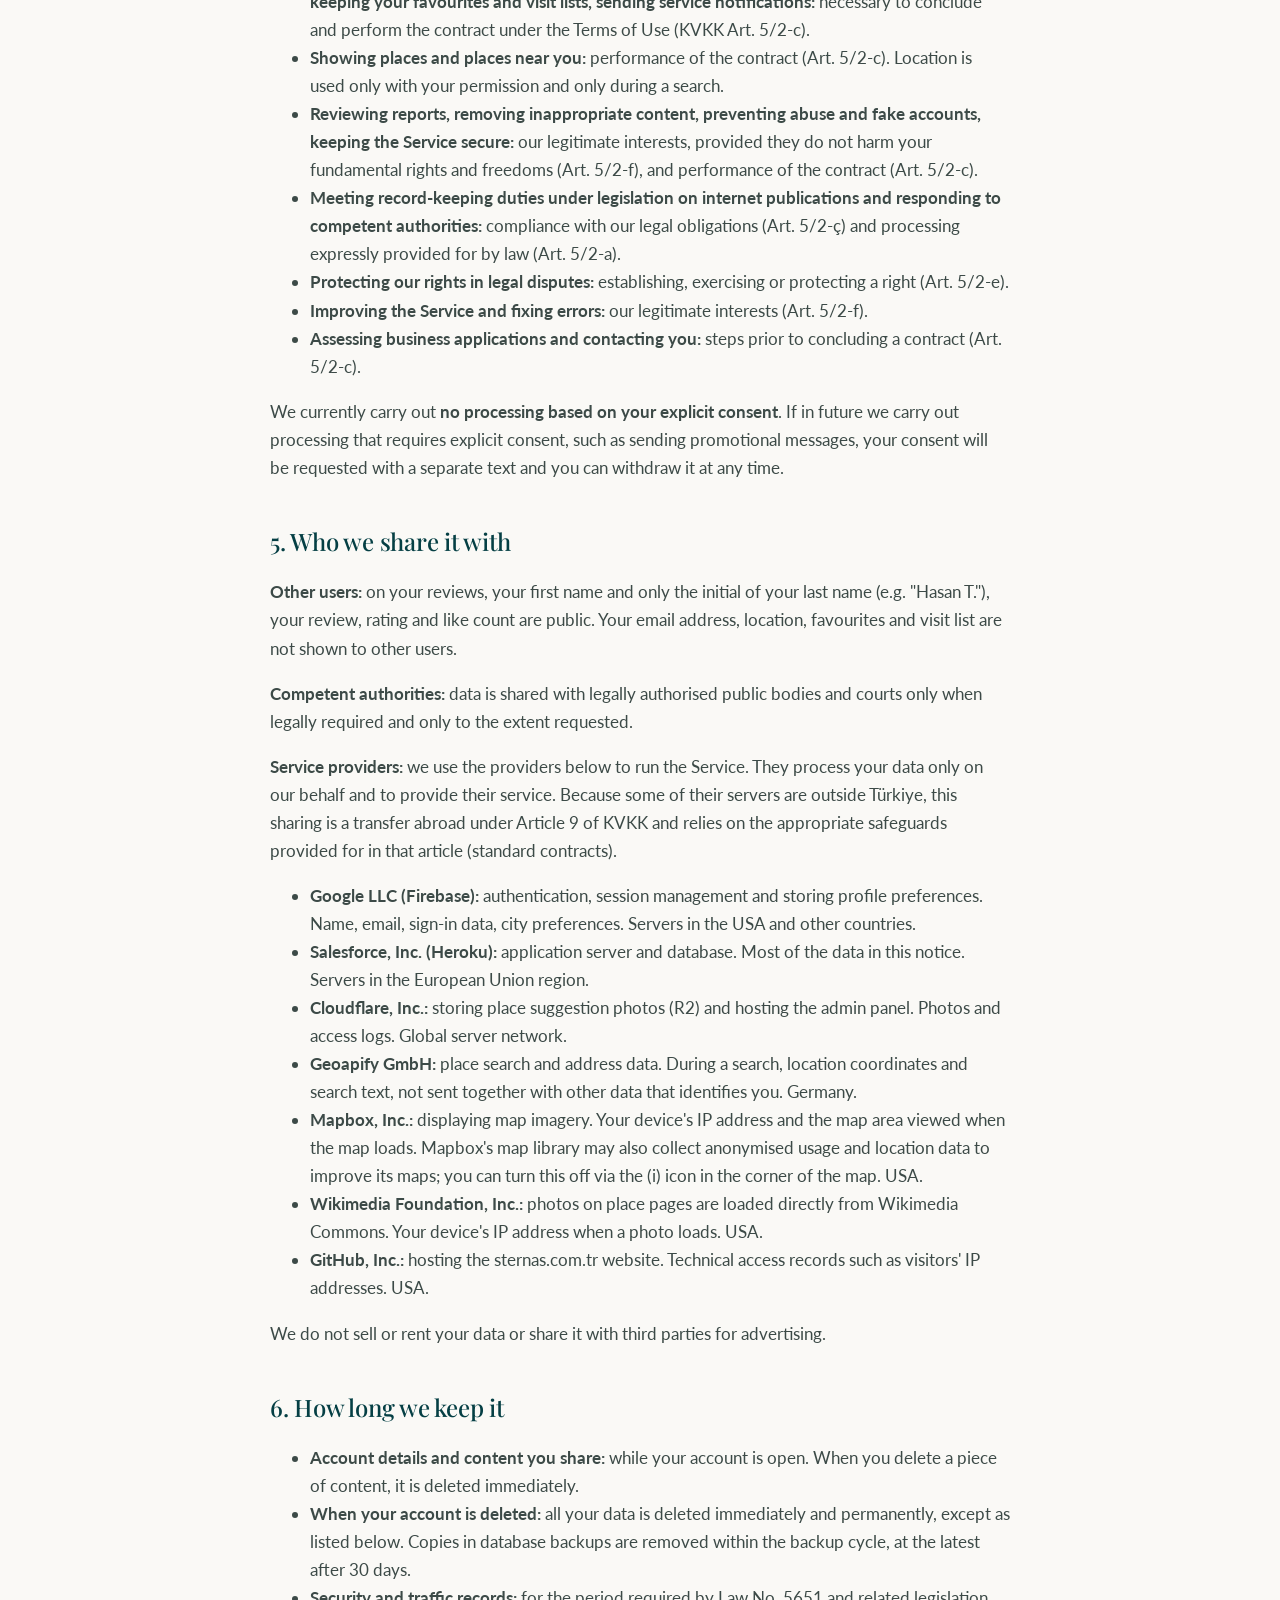
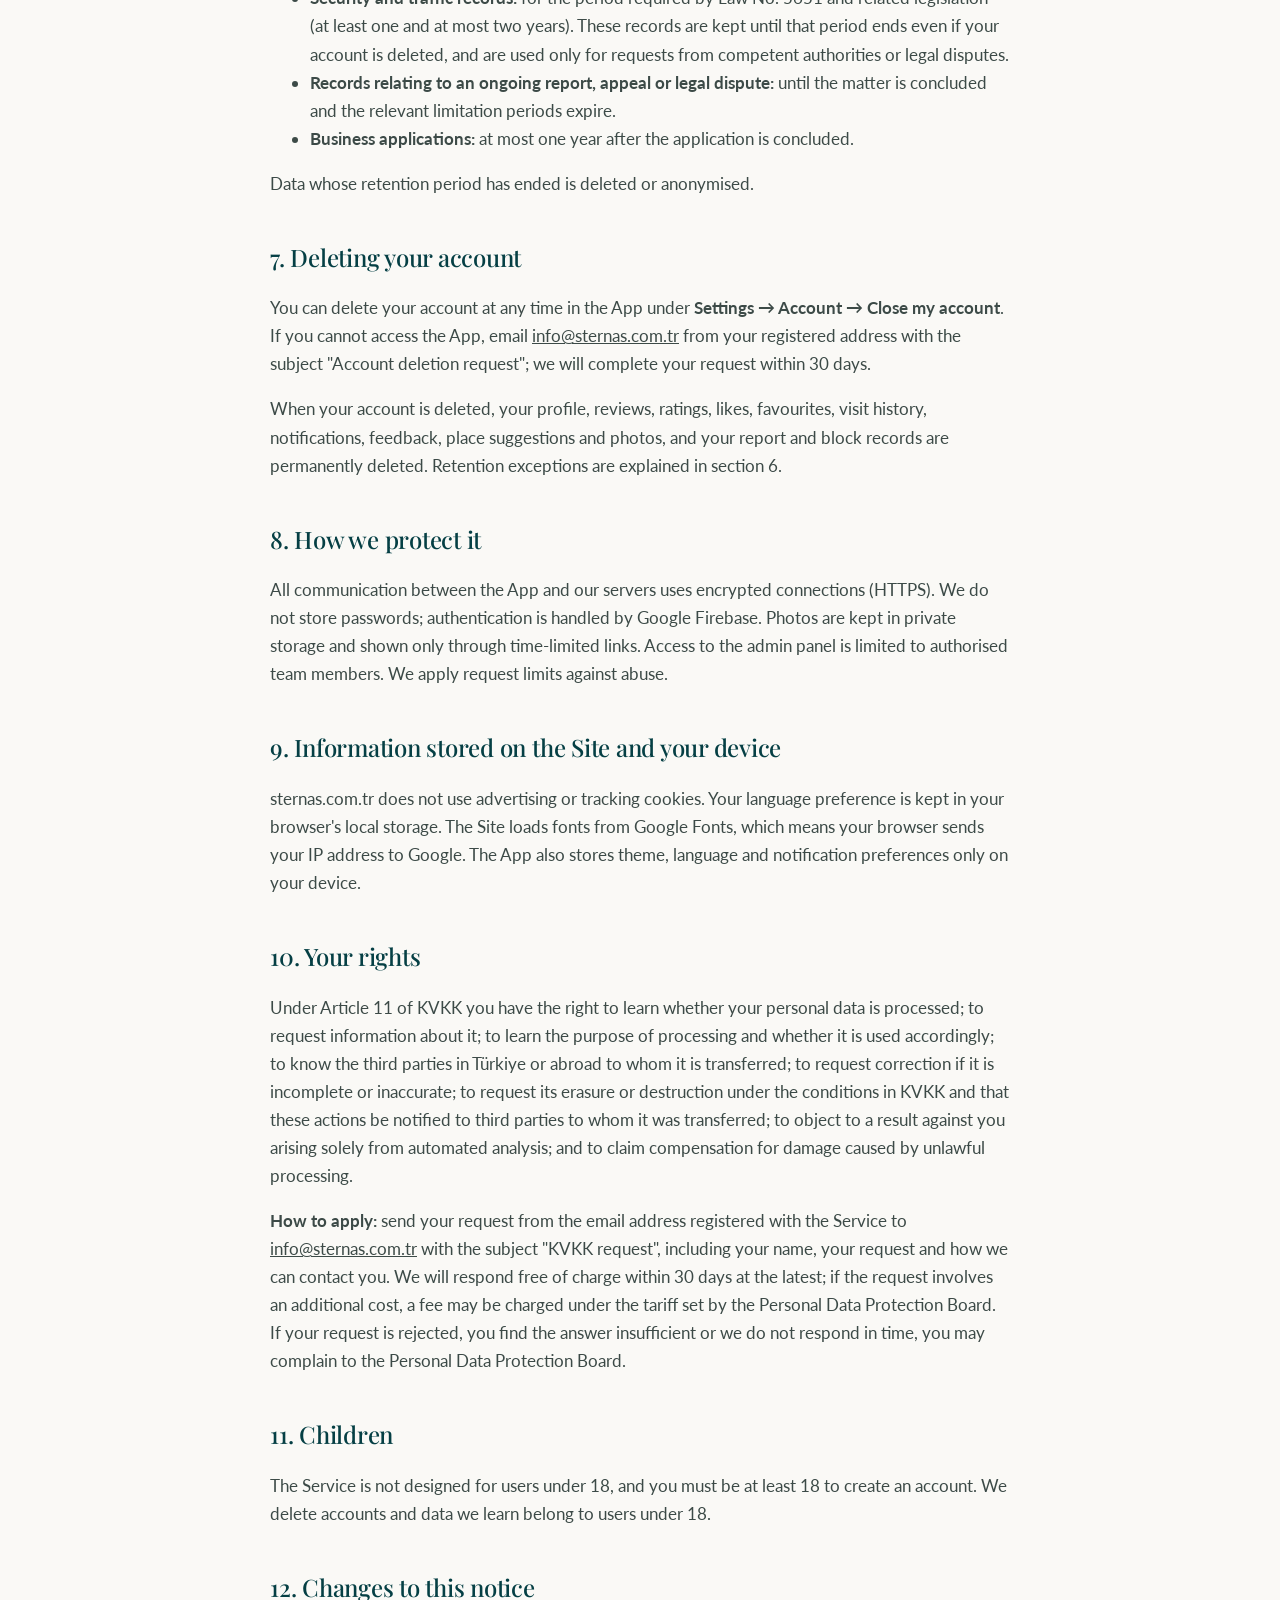
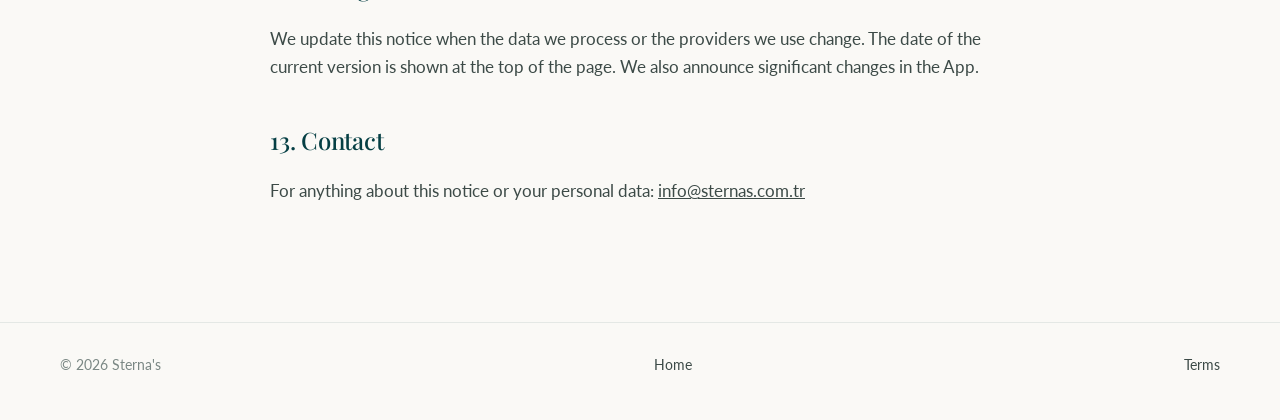
==== commit be02999f: "docs: KVKK compliant privacy policy and information notice" ====
--- a/gizlilik.html
+++ b/gizlilik.html
@@ -4,7 +4,7 @@
   <meta charset="utf-8">
   <meta name="viewport" content="width=device-width, initial-scale=1">
   <title>Gizlilik Politikası · Sterna's</title>
-  <meta name="description" content="Sterna's uygulamasının gizlilik politikası.">
+  <meta name="description" content="Sterna's gizlilik politikası ve 6698 sayılı KVKK kapsamında aydınlatma metni.">
   <link rel="icon" href="assets/sumru.png">
   <link rel="preconnect" href="https://fonts.googleapis.com">
   <link rel="preconnect" href="https://fonts.gstatic.com" crossorigin>
@@ -29,105 +29,176 @@
 <main class="legal">
   <div class="wrap">
 
+    <!-- ===================== TÜRKÇE ===================== -->
     <div data-lang="tr">
-      <h1>Gizlilik Politikası</h1>
+      <h1>Gizlilik Politikası ve Aydınlatma Metni</h1>
       <p class="updated">Son güncelleme: 20 Ekim 2026</p>
 
-      <p>Bu politika, Sterna's mobil uygulamasını ("Uygulama") kullandığında hangi kişisel verilerini işlediğimizi, bunları neden işlediğimizi ve 6698 sayılı Kişisel Verilerin Korunması Kanunu (KVKK) kapsamındaki haklarını açıklar.</p>
-
-      <h2>Topladığımız veriler</h2>
-      <ul>
-        <li><strong>Hesap bilgileri:</strong> Ad, soyad, e-posta adresi ve seçtiğin avatar. Google ile giriş yaparsan Google hesabındaki ad ve e-posta bilgisi.</li>
-        <li><strong>Paylaştığın içerikler:</strong> Yorumların, puanların, beğenilerin, favorilerin ve önerdiğin yerler (fotoğraflarıyla birlikte).</li>
-        <li><strong>Kullanım bilgileri:</strong> Ziyaret ettiğin mekânlar, bildirimlerin ve uygulama içi tercihlerin.</li>
-        <li><strong>Konum:</strong> İzin verirsen, yakındaki mekânları gösterebilmek için cihazının konumu. Konum izni vermeden de uygulamayı şehir seçerek kullanabilirsin.</li>
-      </ul>
-
-      <h2>Verileri neden kullanıyoruz</h2>
-      <ul>
-        <li>Hesabını oluşturmak ve oturumunu güvenle yönetmek,</li>
-        <li>Mekânları, yorumları ve sana uygun önerileri göstermek,</li>
-        <li>Yorumlarının beğenilmesi veya önerinin onaylanması gibi durumlarda sana bildirim göndermek,</li>
-        <li>Uygunsuz içeriği önlemek ve topluluğu güvenli tutmak,</li>
-        <li>Uygulamayı geliştirmek ve hataları gidermek.</li>
-      </ul>
-
-      <h2>Herkese açık görünen bilgiler</h2>
-      <p>Bir mekâna yazdığın yorumlarda adın ve soyadının yalnızca baş harfi (örneğin "Hasan T.") diğer kullanıcılara görünür. E-posta adresin hiçbir zaman başkalarına gösterilmez.</p>
-
-      <h2>Hizmet sağlayıcılar</h2>
-      <p>Uygulamayı çalıştırmak için bazı verileri güvenilir hizmet sağlayıcılarla paylaşırız:</p>
-      <ul>
-        <li><strong>Google Firebase:</strong> Kimlik doğrulama ve oturum yönetimi.</li>
-                <li><strong>Heroku (Salesforce) ve Cloudflare:</strong> Uygulama sunucumuz ve veritabanımız Heroku'nun Avrupa bölgesinde, yer önerisi fotoğrafları Cloudflare R2'de saklanır. İnternet sitemizdeki işletme başvuru formuna girdiğin bilgiler de bu sunucuda tutulur ve yalnızca başvurunla ilgili iletişim için kullanılır.</li>
-        <li><strong>Harita ve mekân verisi sağlayıcıları:</strong> Haritanın ve mekân bilgilerinin gösterilmesi.</li>
-        <li><strong>Anthropic (Claude):</strong> Planlanan özellikler devreye girdiğinde, yorum özetleri, kişisel öneriler ve içerik denetimi için ilgili yorum ve öneri metinleri işlenecektir.</li>
-      </ul>
-      <p>Verilerini satmayız ve reklam amacıyla üçüncü kişilerle paylaşmayız.</p>
-            <h2 id="hesap-silme">Hesabını silme</h2>
-      <p>Hesabını istediğin zaman uygulamada <strong>Ayarlar → Hesap → Hesabımı kapat</strong> adımlarıyla silebilirsin. Uygulamaya erişemiyorsan kayıtlı e-posta adresinden <a href="mailto:info@sternas.com.tr?subject=Hesap%20silme%20talebi">info@sternas.com.tr</a> adresine "Hesap silme talebi" konulu bir e-posta göndermen yeterli; talebini en geç 30 gün içinde sonuçlandırırız.</p>
-      <p>Hesabın silindiğinde profilin, yorumların, puanların, beğenilerin, favorilerin, ziyaret geçmişin, bildirimlerin, geri bildirimlerin, yer önerilerin ve fotoğrafların, şikâyet ve engelleme kayıtların kalıcı olarak silinir.</p>
-      <h2>Saklama süresi</h2>
-      <p>Verilerini hesabın açık olduğu sürece saklarız. Hesabını silmek istediğinde verilerin, yasal saklama yükümlülükleri saklı kalmak kaydıyla silinir veya anonim hâle getirilir.</p>
-
-      <h2>Hakların</h2>
-      <p>KVKK'nın 11. maddesi kapsamında; verilerinin işlenip işlenmediğini öğrenme, bilgi talep etme, düzeltilmesini veya silinmesini isteme ve işlemeye itiraz etme haklarına sahipsin. Taleplerin için bize yazabilirsin.</p>
-
-      <h2>Çocuklar</h2>
-      <p>Uygulama 18 yaşından küçükler için tasarlanmamıştır.</p>
-
-      <h2>İletişim</h2>
-      <p>Bu politika veya kişisel verilerinle ilgili her konuda: <a href="mailto:info@sternas.com.tr">info@sternas.com.tr</a></p>
+      <p>Bu metin, Sterna's mobil uygulamasını ("Uygulama") ve sternas.com.tr adresindeki hizmetleri ("Hizmet") kullandığında kişisel verilerinin nasıl işlendiğini açıklar. 6698 sayılı Kişisel Verilerin Korunması Kanunu'nun ("KVKK") 10. maddesi kapsamındaki aydınlatma metni niteliğindedir. Bu metin bir sözleşme değildir ve onayını gerektirmez; amacı seni bilgilendirmektir. Hizmet'in kullanım şartları ayrıca <a href="kullanim-kosullari.html">Kullanım Koşulları</a>'nda düzenlenmiştir.</p>
+
+      <h2 id="veri-sorumlusu">1. Veri sorumlusu</h2>
+      <p>Kişisel verilerin, veri sorumlusu sıfatıyla <strong>Hasan Berat Türe</strong> ve <strong>Burak Kirkin</strong> tarafından işlenir. Bize <a href="mailto:info@sternas.com.tr">info@sternas.com.tr</a> adresinden ulaşabilirsin. Posta yoluyla başvurmak istersen bu adrese yazman hâlinde posta adresimizi sana bildiririz.</p>
+
+      <h2 id="veriler">2. Hangi kişisel verileri işliyoruz</h2>
+      <ul>
+        <li><strong>Kimlik ve hesap bilgileri:</strong> Ad, soyad, e-posta adresi, seçtiğin avatar, hesabının oluşturulma tarihi ve Kullanım Koşulları'nı onayladığın tarih ve sürüm. Google ile giriş yaparsan Google hesabındaki ad, e-posta adresi ve profil fotoğrafının bağlantısı.</li>
+        <li><strong>Paylaştığın içerikler:</strong> Yorumların, verdiğin puanlar, beğenilerin, favorilerin, "gittim" olarak işaretlediğin mekânlar, önerdiğin yerler ve bunlara eklediğin fotoğraflar, uygulama içinden gönderdiğin geri bildirimler.</li>
+        <li><strong>Topluluk güvenliği kayıtları:</strong> Yaptığın şikâyetler ve gerekçeleri, engellediğin kullanıcılar, hesabınla ilgili alınan önlemler ve itirazların.</li>
+        <li><strong>Tercihler:</strong> Seçtiğin şehir ve semtler; bildirim, tema ve dil tercihlerin. Tema ve dil tercihleri yalnızca cihazında saklanır.</li>
+        <li><strong>Konum:</strong> İzin verirsen, yakındaki mekânları bulmak için cihazının o anki konumu. Konumun sunucularımızda saklanmaz; yalnızca arama yapılırken kullanılır.</li>
+        <li><strong>İşlem güvenliği bilgileri:</strong> IP adresi, isteğin tarih ve saati, istenen adres ve sonucu gibi sunucu kayıtları; oturum doğrulama bilgileri.</li>
+        <li><strong>İşletme başvuruları:</strong> Sitedeki işletme formunu doldurursan işletme adı, kategori, şehir, yetkili adı soyadı, e-posta adresi ve isteğe bağlı olarak telefon numarası.</li>
+      </ul>
+      <p>Özel nitelikli kişisel veri (sağlık, din, etnik köken, biyometrik veri vb.) talep etmeyiz. Lütfen yorumlarına ve fotoğraflarına bu tür bilgiler ekleme.</p>
+
+      <h2 id="toplama">3. Verileri nasıl topluyoruz</h2>
+      <p>Kişisel verilerin; Uygulama ve Site üzerinden doğrudan senin girdiğin bilgilerle, Google ile giriş yaptığında Google'dan, Uygulama'nın ve sunucularımızın çalışması sırasında otomatik olarak oluşan kayıtlarla elektronik ortamda toplanır.</p>
+
+      <h2 id="amaclar">4. Hangi amaçlarla ve hangi hukuki sebeplere dayanarak işliyoruz</h2>
+      <ul>
+        <li><strong>Hesabını oluşturmak, oturumunu yönetmek, yorumlarını ve önerilerini yayımlamak, favori ve ziyaret listelerini tutmak, sana işlem bildirimleri göndermek:</strong> Kullanım Koşulları kapsamındaki sözleşmenin kurulması ve ifası için gerekli olması (KVKK md. 5/2-c).</li>
+        <li><strong>Mekânları ve sana yakın yerleri göstermek:</strong> Sözleşmenin ifası (md. 5/2-c). Konum yalnızca sen izin verdiğinde ve arama sırasında kullanılır.</li>
+        <li><strong>Şikâyetleri incelemek, uygunsuz içeriği kaldırmak, kötüye kullanımı ve sahte hesapları önlemek, Hizmet'in güvenliğini sağlamak:</strong> Temel hak ve özgürlüklerine zarar vermemek kaydıyla meşru menfaatimiz (md. 5/2-f) ve sözleşmenin ifası (md. 5/2-c).</li>
+        <li><strong>İnternet ortamındaki yayınlara ilişkin mevzuattan doğan kayıt tutma yükümlülüklerini yerine getirmek ve yetkili mercilerin taleplerini karşılamak:</strong> Hukuki yükümlülüğümüzün yerine getirilmesi (md. 5/2-ç) ve kanunlarda açıkça öngörülmesi (md. 5/2-a).</li>
+        <li><strong>Hukuki uyuşmazlıklarda haklarımızı korumak:</strong> Bir hakkın tesisi, kullanılması veya korunması (md. 5/2-e).</li>
+        <li><strong>Hizmet'i geliştirmek, hataları gidermek:</strong> Meşru menfaatimiz (md. 5/2-f).</li>
+        <li><strong>İşletme başvurularını değerlendirmek ve seninle iletişime geçmek:</strong> Sözleşmenin kurulmasına ilişkin ön adımlar (md. 5/2-c).</li>
+      </ul>
+      <p>Şu anda <strong>açık rızana dayanan bir veri işleme faaliyetimiz yoktur</strong>. İleride kampanya ve tanıtım iletileri göndermek gibi açık rıza gerektiren bir işleme olursa, rızan bu metinden ayrı bir metinle istenir ve istediğin zaman geri alabilirsin.</p>
+
+      <h2 id="aktarim">5. Verilerini kimlerle paylaşıyoruz</h2>
+      <p><strong>Diğer kullanıcılar:</strong> Yorumlarında adın ve soyadının yalnızca baş harfi (ör. "Hasan T."), yorumun, puanın ve beğeni sayısı herkese görünür. E-posta adresin, konumun, favorilerin ve ziyaret listen diğer kullanıcılara gösterilmez.</p>
+      <p><strong>Yetkili kurumlar:</strong> Kanunen yetkili kamu kurum ve kuruluşları ile yargı mercilerine, yalnızca kanuni bir talep olduğunda ve talep edilen kapsamda aktarılır.</p>
+      <p><strong>Hizmet sağlayıcılar:</strong> Hizmet'i çalıştırmak için aşağıdaki tedarikçilerden destek alırız. Bu tedarikçiler verilerini yalnızca bizim adımıza ve hizmeti sunmak amacıyla işler. Sunucularının bir kısmı yurt dışında bulunduğundan, bu paylaşım KVKK'nın 9. maddesi kapsamında yurt dışına aktarım niteliğindedir ve bu maddede öngörülen uygun güvencelere (standart sözleşme) dayanılarak yapılır.</p>
+      <ul>
+        <li><strong>Google LLC (Firebase):</strong> Kimlik doğrulama, oturum yönetimi ve profil tercihlerinin saklanması. Ad, e-posta, giriş bilgileri, şehir tercihleri. ABD ve diğer ülkelerdeki sunucular.</li>
+        <li><strong>Salesforce, Inc. (Heroku):</strong> Uygulama sunucusu ve veritabanı. Bu metindeki verilerin büyük kısmı. Avrupa Birliği bölgesindeki sunucular.</li>
+        <li><strong>Cloudflare, Inc.:</strong> Yer önerisi fotoğraflarının saklanması (R2) ve yönetim panelinin barındırılması. Fotoğraflar ve erişim kayıtları. Küresel sunucu ağı.</li>
+        <li><strong>Geoapify GmbH:</strong> Mekân arama ve adres bilgisi. Arama sırasında konum koordinatı ve arama metni; bunlar seni tanımlayan diğer bilgilerle birlikte gönderilmez. Almanya.</li>
+        <li><strong>Mapbox, Inc.:</strong> Harita görüntülerinin gösterilmesi. Harita yüklenirken cihazının IP adresi ve görüntülenen harita bölgesi. Mapbox'ın harita kütüphanesi ayrıca haritalarını geliştirmek için anonimleştirilmiş kullanım ve konum verisi toplayabilir; bunu haritanın köşesindeki (i) simgesinden kapatabilirsin. ABD.</li>
+        <li><strong>Wikimedia Foundation, Inc.:</strong> Mekân detaylarındaki fotoğraflar doğrudan Wikimedia Commons'tan yüklenir. Fotoğraf yüklenirken cihazının IP adresi. ABD.</li>
+        <li><strong>GitHub, Inc.:</strong> sternas.com.tr sitesinin barındırılması. Siteyi ziyaret edenlerin IP adresi gibi teknik erişim kayıtları. ABD.</li>
+      </ul>
+      <p>Verilerini satmayız, kiralamayız ve reklam amacıyla üçüncü kişilerle paylaşmayız.</p>
+
+      <h2 id="saklama">6. Ne kadar süre saklıyoruz</h2>
+      <ul>
+        <li><strong>Hesap bilgileri ve paylaştığın içerikler:</strong> Hesabın açık olduğu sürece. Bir içeriği sildiğinde o içerik hemen silinir.</li>
+        <li><strong>Hesabın silindiğinde:</strong> Aşağıdaki istisnalar dışında tüm verilerin derhâl ve kalıcı olarak silinir. Veritabanı yedeklerindeki kopyalar, yedekleme döngüsü içinde en geç 30 gün sonra silinir.</li>
+        <li><strong>İşlem güvenliği ve trafik kayıtları:</strong> 5651 sayılı Kanun ve ilgili mevzuatın öngördüğü süre boyunca (en az bir, en fazla iki yıl). Bu kayıtlar hesabın silinse bile bu süre dolana kadar saklanır ve yalnızca yetkili mercilerin talebi veya hukuki uyuşmazlıklar için kullanılır.</li>
+        <li><strong>Devam eden bir şikâyet, itiraz veya hukuki uyuşmazlıkla ilgili kayıtlar:</strong> Süreç sonuçlanana ve ilgili zamanaşımı süreleri dolana kadar.</li>
+        <li><strong>İşletme başvuruları:</strong> Başvuru sonuçlandıktan sonra en fazla bir yıl.</li>
+      </ul>
+      <p>Saklama süresi dolan veriler silinir veya anonim hâle getirilir.</p>
+
+      <h2 id="hesap-silme">7. Hesabını silme</h2>
+      <p>Hesabını istediğin zaman Uygulama'da <strong>Ayarlar → Hesap → Hesabımı kapat</strong> adımlarıyla silebilirsin. Uygulama'ya erişemiyorsan kayıtlı e-posta adresinden <a href="mailto:info@sternas.com.tr?subject=Hesap%20silme%20talebi">info@sternas.com.tr</a> adresine "Hesap silme talebi" konulu bir e-posta göndermen yeterli; talebini en geç 30 gün içinde sonuçlandırırız.</p>
+      <p>Hesabın silindiğinde profilin, yorumların, puanların, beğenilerin, favorilerin, ziyaret geçmişin, bildirimlerin, geri bildirimlerin, yer önerilerin ve fotoğrafların, şikâyet ve engelleme kayıtların kalıcı olarak silinir. Saklama istisnaları 6. bölümde açıklanmıştır.</p>
+
+      <h2 id="guvenlik">8. Verilerini nasıl koruyoruz</h2>
+      <p>Uygulama ile sunucularımız arasındaki tüm iletişim şifreli bağlantı (HTTPS) üzerinden yapılır. Şifreler bizim tarafımızda saklanmaz; kimlik doğrulama Google Firebase tarafından yapılır. Fotoğraflar herkese kapalı bir depolama alanında tutulur ve yalnızca süreli bağlantılarla gösterilir. Yönetim paneline erişim yalnızca yetkili ekip üyeleriyle sınırlıdır. Kötüye kullanıma karşı istek sınırları uygularız.</p>
+
+      <h2 id="site">9. Site ve cihazında saklanan bilgiler</h2>
+      <p>sternas.com.tr, reklam veya takip amaçlı çerez kullanmaz. Dil tercihin tarayıcının yerel depolama alanında saklanır. Site, yazı tiplerini Google Fonts üzerinden yükler; bu sırada tarayıcın Google'a IP adresini iletir. Uygulama da tema, dil ve bildirim tercihlerini yalnızca cihazında saklar.</p>
+
+      <h2 id="haklar">10. Hakların</h2>
+      <p>KVKK'nın 11. maddesi uyarınca; kişisel verilerinin işlenip işlenmediğini öğrenme, işlenmişse buna ilişkin bilgi talep etme, işlenme amacını ve amacına uygun kullanılıp kullanılmadığını öğrenme, yurt içinde veya yurt dışında aktarıldığı üçüncü kişileri bilme, eksik veya yanlış işlenmişse düzeltilmesini, KVKK'daki şartlar çerçevesinde silinmesini veya yok edilmesini ve bu işlemlerin aktarıldığı üçüncü kişilere bildirilmesini isteme, münhasıran otomatik sistemlerle analiz edilmesi sonucu aleyhine bir sonucun ortaya çıkmasına itiraz etme ve kanuna aykırı işleme sebebiyle zarara uğraman hâlinde zararın giderilmesini talep etme haklarına sahipsin.</p>
+      <p><strong>Nasıl başvurabilirsin:</strong> Taleplerini, Hizmet'e kayıtlı e-posta adresinden <a href="mailto:info@sternas.com.tr?subject=KVKK%20başvurusu">info@sternas.com.tr</a> adresine "KVKK başvurusu" konulu bir e-postayla iletebilirsin. Başvurunda adını ve soyadını, talebini ve sana ulaşabileceğimiz iletişim bilgisini belirtmelisin. Başvurunu en geç 30 gün içinde ücretsiz olarak sonuçlandırırız; işlemin ayrıca bir maliyet gerektirmesi hâlinde Kişisel Verileri Koruma Kurulu'nun belirlediği tarifeye göre ücret alınabilir. Başvurunun reddedilmesi, cevabı yetersiz bulman veya süresinde cevap verilmemesi hâlinde Kişisel Verileri Koruma Kurulu'na şikâyette bulunabilirsin.</p>
+
+      <h2 id="cocuklar">11. Çocuklar</h2>
+      <p>Hizmet 18 yaşından küçükler için tasarlanmamıştır ve hesap oluşturmak için 18 yaşını doldurmuş olmak gerekir. 18 yaşından küçük bir kullanıcıya ait olduğunu öğrendiğimiz hesapları ve verilerini sileriz.</p>
+
+      <h2 id="degisiklikler">12. Bu metindeki değişiklikler</h2>
+      <p>Bu metni, işlediğimiz veriler veya kullandığımız hizmet sağlayıcılar değiştiğinde güncelleriz. Güncel sürümün tarihi sayfanın başında yer alır. Önemli değişiklikleri Uygulama içinden de duyururuz.</p>
+
+      <h2 id="iletisim">13. İletişim</h2>
+      <p>Bu metin veya kişisel verilerinle ilgili her konuda: <a href="mailto:info@sternas.com.tr">info@sternas.com.tr</a></p>
     </div>
 
+    <!-- ===================== ENGLISH ===================== -->
     <div data-lang="en">
-      <h1>Privacy Policy</h1>
+      <h1>Privacy Policy and Information Notice</h1>
       <p class="updated">Last updated: 20 October 2026</p>
 
-      <p>This policy explains what personal data the Sterna's mobile app ("App") processes, why we process it, and your rights under Turkey's Personal Data Protection Law No. 6698 (KVKK).</p>
-
-      <h2>Data we collect</h2>
-      <ul>
-        <li><strong>Account details:</strong> first name, last name, email address and your chosen avatar. If you sign in with Google, the name and email from your Google account.</li>
-        <li><strong>Content you share:</strong> your reviews, ratings, likes, favorites and place suggestions (including photos).</li>
-        <li><strong>Usage data:</strong> places you visit, your notifications and in-app preferences.</li>
-        <li><strong>Location:</strong> if you allow it, your device location to show nearby places. You can use the App without location access by choosing a city.</li>
-      </ul>
-
-      <h2>How we use it</h2>
-      <ul>
-        <li>To create your account and keep your session secure,</li>
-        <li>To show places, reviews and recommendations relevant to you,</li>
-        <li>To notify you, for example when your review is liked or your suggestion is approved,</li>
-        <li>To prevent inappropriate content and keep the community safe,</li>
-        <li>To improve the App and fix issues.</li>
-      </ul>
-
-      <h2>What is public</h2>
-      <p>On your reviews, other users see your first name and only the initial of your last name (e.g. "Hasan T."). Your email address is never shown to others.</p>
-
-      <h2>Service providers</h2>
-      <ul>
-        <li><strong>Google Firebase:</strong> authentication and session management.</li>
-                <li><strong>Heroku (Salesforce) and Cloudflare:</strong> our application server and database run in Heroku's European region, and place suggestion photos are stored in Cloudflare R2. Details you enter in the business application form on our website are stored on this server and used only to contact you about your application.</li>
-        <li><strong>Map and place data providers:</strong> displaying maps and place information.</li>
-        <li><strong>Anthropic (Claude):</strong> once the planned features launch, relevant review and suggestion texts will be processed for review summaries, recommendations and content moderation.</li>
-      </ul>
-      <p>We do not sell your data or share it with third parties for advertising.</p>
-            <h2>Deleting your account</h2>
-      <p>You can delete your account at any time in the app under <strong>Settings → Account → Close my account</strong>. If you cannot access the app, email <a href="mailto:info@sternas.com.tr?subject=Account%20deletion%20request">info@sternas.com.tr</a> from your registered address with the subject "Account deletion request"; we will complete your request within 30 days.</p>
-      <p>When your account is deleted, your profile, reviews, ratings, likes, favorites, visit history, notifications, feedback, place suggestions and photos, and your report and block records are permanently deleted.</p>
-      <h2>Retention</h2>
-      <p>We keep your data while your account is active. When you delete your account, your data is deleted or anonymized, subject to legal retention obligations.</p>
-
-      <h2>Your rights</h2>
-      <p>Under Article 11 of KVKK you can ask whether your data is processed, request information, ask for correction or deletion, and object to processing. Contact us to exercise these rights.</p>
-
-      <h2>Children</h2>
-      <p>The App is not designed for users under 18.</p>
-
-      <h2>Contact</h2>
-      <p><a href="mailto:info@sternas.com.tr">info@sternas.com.tr</a></p>
+      <p>This notice explains how your personal data is processed when you use the Sterna's mobile app ("App") and the services at sternas.com.tr ("Service"). It serves as the information notice required by Article 10 of Turkish Personal Data Protection Law No. 6698 ("KVKK"). It is not a contract and does not require your acceptance; its purpose is to inform you. The terms of the Service are set out separately in the <a href="kullanim-kosullari.html">Terms of Use</a>. If the Turkish and English versions differ, the Turkish version prevails.</p>
+
+      <h2>1. Data controller</h2>
+      <p>Your personal data is processed by <strong>Hasan Berat Türe</strong> and <strong>Burak Kirkin</strong> as data controllers. You can reach us at <a href="mailto:info@sternas.com.tr">info@sternas.com.tr</a>. If you wish to apply by post, write to this address and we will provide our postal address.</p>
+
+      <h2>2. What personal data we process</h2>
+      <ul>
+        <li><strong>Identity and account details:</strong> first name, last name, email address, your chosen avatar, the date your account was created, and the date and version of the Terms of Use you accepted. If you sign in with Google, the name, email address and profile photo link from your Google account.</li>
+        <li><strong>Content you share:</strong> your reviews, ratings, likes, favourites, places you mark as visited, places you suggest and their photos, and feedback you send from the App.</li>
+        <li><strong>Community safety records:</strong> reports you make and their reasons, users you block, measures taken on your account and your appeals.</li>
+        <li><strong>Preferences:</strong> your chosen city and districts, and your notification, theme and language preferences. Theme and language preferences are stored only on your device.</li>
+        <li><strong>Location:</strong> if you allow it, your device's current location to find nearby places. Your location is not stored on our servers; it is used only while searching.</li>
+        <li><strong>Security records:</strong> server logs such as IP address, date and time of the request, the address requested and its result; session authentication data.</li>
+        <li><strong>Business applications:</strong> if you fill in the business form on the Site, the business name, category, city, contact name, email address and, optionally, phone number.</li>
+      </ul>
+      <p>We do not ask for special categories of personal data (health, religion, ethnicity, biometrics etc.). Please do not include such information in your reviews or photos.</p>
+
+      <h2>3. How we collect it</h2>
+      <p>Your data is collected electronically: directly from what you enter in the App and on the Site, from Google when you sign in with Google, and from records generated automatically while the App and our servers run.</p>
+
+      <h2>4. Purposes and legal grounds</h2>
+      <ul>
+        <li><strong>Creating your account, managing your session, publishing your reviews and suggestions, keeping your favourites and visit lists, sending service notifications:</strong> necessary to conclude and perform the contract under the Terms of Use (KVKK Art. 5/2-c).</li>
+        <li><strong>Showing places and places near you:</strong> performance of the contract (Art. 5/2-c). Location is used only with your permission and only during a search.</li>
+        <li><strong>Reviewing reports, removing inappropriate content, preventing abuse and fake accounts, keeping the Service secure:</strong> our legitimate interests, provided they do not harm your fundamental rights and freedoms (Art. 5/2-f), and performance of the contract (Art. 5/2-c).</li>
+        <li><strong>Meeting record-keeping duties under legislation on internet publications and responding to competent authorities:</strong> compliance with our legal obligations (Art. 5/2-ç) and processing expressly provided for by law (Art. 5/2-a).</li>
+        <li><strong>Protecting our rights in legal disputes:</strong> establishing, exercising or protecting a right (Art. 5/2-e).</li>
+        <li><strong>Improving the Service and fixing errors:</strong> our legitimate interests (Art. 5/2-f).</li>
+        <li><strong>Assessing business applications and contacting you:</strong> steps prior to concluding a contract (Art. 5/2-c).</li>
+      </ul>
+      <p>We currently carry out <strong>no processing based on your explicit consent</strong>. If in future we carry out processing that requires explicit consent, such as sending promotional messages, your consent will be requested with a separate text and you can withdraw it at any time.</p>
+
+      <h2>5. Who we share it with</h2>
+      <p><strong>Other users:</strong> on your reviews, your first name and only the initial of your last name (e.g. "Hasan T."), your review, rating and like count are public. Your email address, location, favourites and visit list are not shown to other users.</p>
+      <p><strong>Competent authorities:</strong> data is shared with legally authorised public bodies and courts only when legally required and only to the extent requested.</p>
+      <p><strong>Service providers:</strong> we use the providers below to run the Service. They process your data only on our behalf and to provide their service. Because some of their servers are outside Türkiye, this sharing is a transfer abroad under Article 9 of KVKK and relies on the appropriate safeguards provided for in that article (standard contracts).</p>
+      <ul>
+        <li><strong>Google LLC (Firebase):</strong> authentication, session management and storing profile preferences. Name, email, sign-in data, city preferences. Servers in the USA and other countries.</li>
+        <li><strong>Salesforce, Inc. (Heroku):</strong> application server and database. Most of the data in this notice. Servers in the European Union region.</li>
+        <li><strong>Cloudflare, Inc.:</strong> storing place suggestion photos (R2) and hosting the admin panel. Photos and access logs. Global server network.</li>
+        <li><strong>Geoapify GmbH:</strong> place search and address data. During a search, location coordinates and search text, not sent together with other data that identifies you. Germany.</li>
+        <li><strong>Mapbox, Inc.:</strong> displaying map imagery. Your device's IP address and the map area viewed when the map loads. Mapbox's map library may also collect anonymised usage and location data to improve its maps; you can turn this off via the (i) icon in the corner of the map. USA.</li>
+        <li><strong>Wikimedia Foundation, Inc.:</strong> photos on place pages are loaded directly from Wikimedia Commons. Your device's IP address when a photo loads. USA.</li>
+        <li><strong>GitHub, Inc.:</strong> hosting the sternas.com.tr website. Technical access records such as visitors' IP addresses. USA.</li>
+      </ul>
+      <p>We do not sell or rent your data or share it with third parties for advertising.</p>
+
+      <h2>6. How long we keep it</h2>
+      <ul>
+        <li><strong>Account details and content you share:</strong> while your account is open. When you delete a piece of content, it is deleted immediately.</li>
+        <li><strong>When your account is deleted:</strong> all your data is deleted immediately and permanently, except as listed below. Copies in database backups are removed within the backup cycle, at the latest after 30 days.</li>
+        <li><strong>Security and traffic records:</strong> for the period required by Law No. 5651 and related legislation (at least one and at most two years). These records are kept until that period ends even if your account is deleted, and are used only for requests from competent authorities or legal disputes.</li>
+        <li><strong>Records relating to an ongoing report, appeal or legal dispute:</strong> until the matter is concluded and the relevant limitation periods expire.</li>
+        <li><strong>Business applications:</strong> at most one year after the application is concluded.</li>
+      </ul>
+      <p>Data whose retention period has ended is deleted or anonymised.</p>
+
+      <h2>7. Deleting your account</h2>
+      <p>You can delete your account at any time in the App under <strong>Settings → Account → Close my account</strong>. If you cannot access the App, email <a href="mailto:info@sternas.com.tr?subject=Account%20deletion%20request">info@sternas.com.tr</a> from your registered address with the subject "Account deletion request"; we will complete your request within 30 days.</p>
+      <p>When your account is deleted, your profile, reviews, ratings, likes, favourites, visit history, notifications, feedback, place suggestions and photos, and your report and block records are permanently deleted. Retention exceptions are explained in section 6.</p>
+
+      <h2>8. How we protect it</h2>
+      <p>All communication between the App and our servers uses encrypted connections (HTTPS). We do not store passwords; authentication is handled by Google Firebase. Photos are kept in private storage and shown only through time-limited links. Access to the admin panel is limited to authorised team members. We apply request limits against abuse.</p>
+
+      <h2>9. Information stored on the Site and your device</h2>
+      <p>sternas.com.tr does not use advertising or tracking cookies. Your language preference is kept in your browser's local storage. The Site loads fonts from Google Fonts, which means your browser sends your IP address to Google. The App also stores theme, language and notification preferences only on your device.</p>
+
+      <h2>10. Your rights</h2>
+      <p>Under Article 11 of KVKK you have the right to learn whether your personal data is processed; to request information about it; to learn the purpose of processing and whether it is used accordingly; to know the third parties in Türkiye or abroad to whom it is transferred; to request correction if it is incomplete or inaccurate; to request its erasure or destruction under the conditions in KVKK and that these actions be notified to third parties to whom it was transferred; to object to a result against you arising solely from automated analysis; and to claim compensation for damage caused by unlawful processing.</p>
+      <p><strong>How to apply:</strong> send your request from the email address registered with the Service to <a href="mailto:info@sternas.com.tr?subject=KVKK%20request">info@sternas.com.tr</a> with the subject "KVKK request", including your name, your request and how we can contact you. We will respond free of charge within 30 days at the latest; if the request involves an additional cost, a fee may be charged under the tariff set by the Personal Data Protection Board. If your request is rejected, you find the answer insufficient or we do not respond in time, you may complain to the Personal Data Protection Board.</p>
+
+      <h2>11. Children</h2>
+      <p>The Service is not designed for users under 18, and you must be at least 18 to create an account. We delete accounts and data we learn belong to users under 18.</p>
+
+      <h2>12. Changes to this notice</h2>
+      <p>We update this notice when the data we process or the providers we use change. The date of the current version is shown at the top of the page. We also announce significant changes in the App.</p>
+
+      <h2>13. Contact</h2>
+      <p>For anything about this notice or your personal data: <a href="mailto:info@sternas.com.tr">info@sternas.com.tr</a></p>
     </div>
 
   </div>
@@ -137,6 +208,7 @@
   <div class="wrap">
     <span>© 2026 Sterna's</span>
     <a href="index.html"><span data-lang="tr">Ana sayfa</span><span data-lang="en">Home</span></a>
+    <a href="kullanim-kosullari.html"><span data-lang="tr">Kullanım Koşulları</span><span data-lang="en">Terms</span></a>
   </div>
 </footer>
 
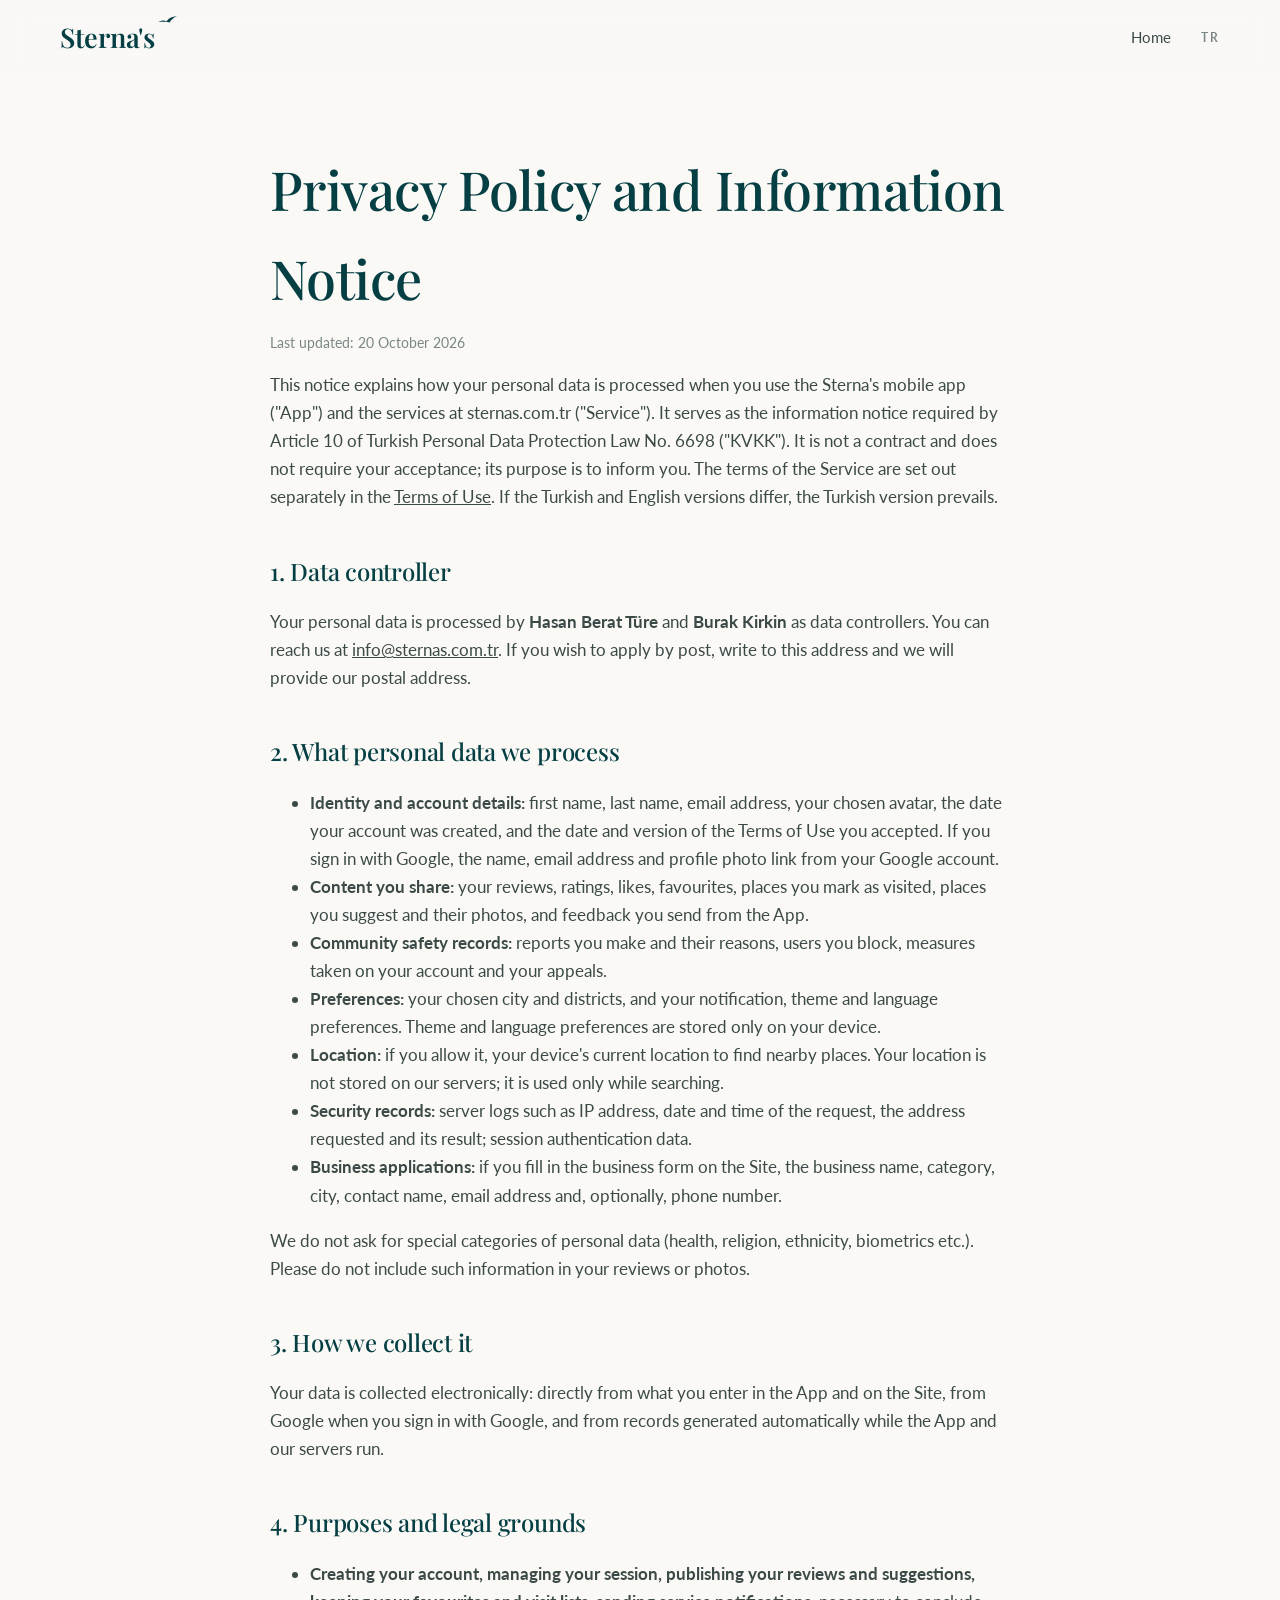
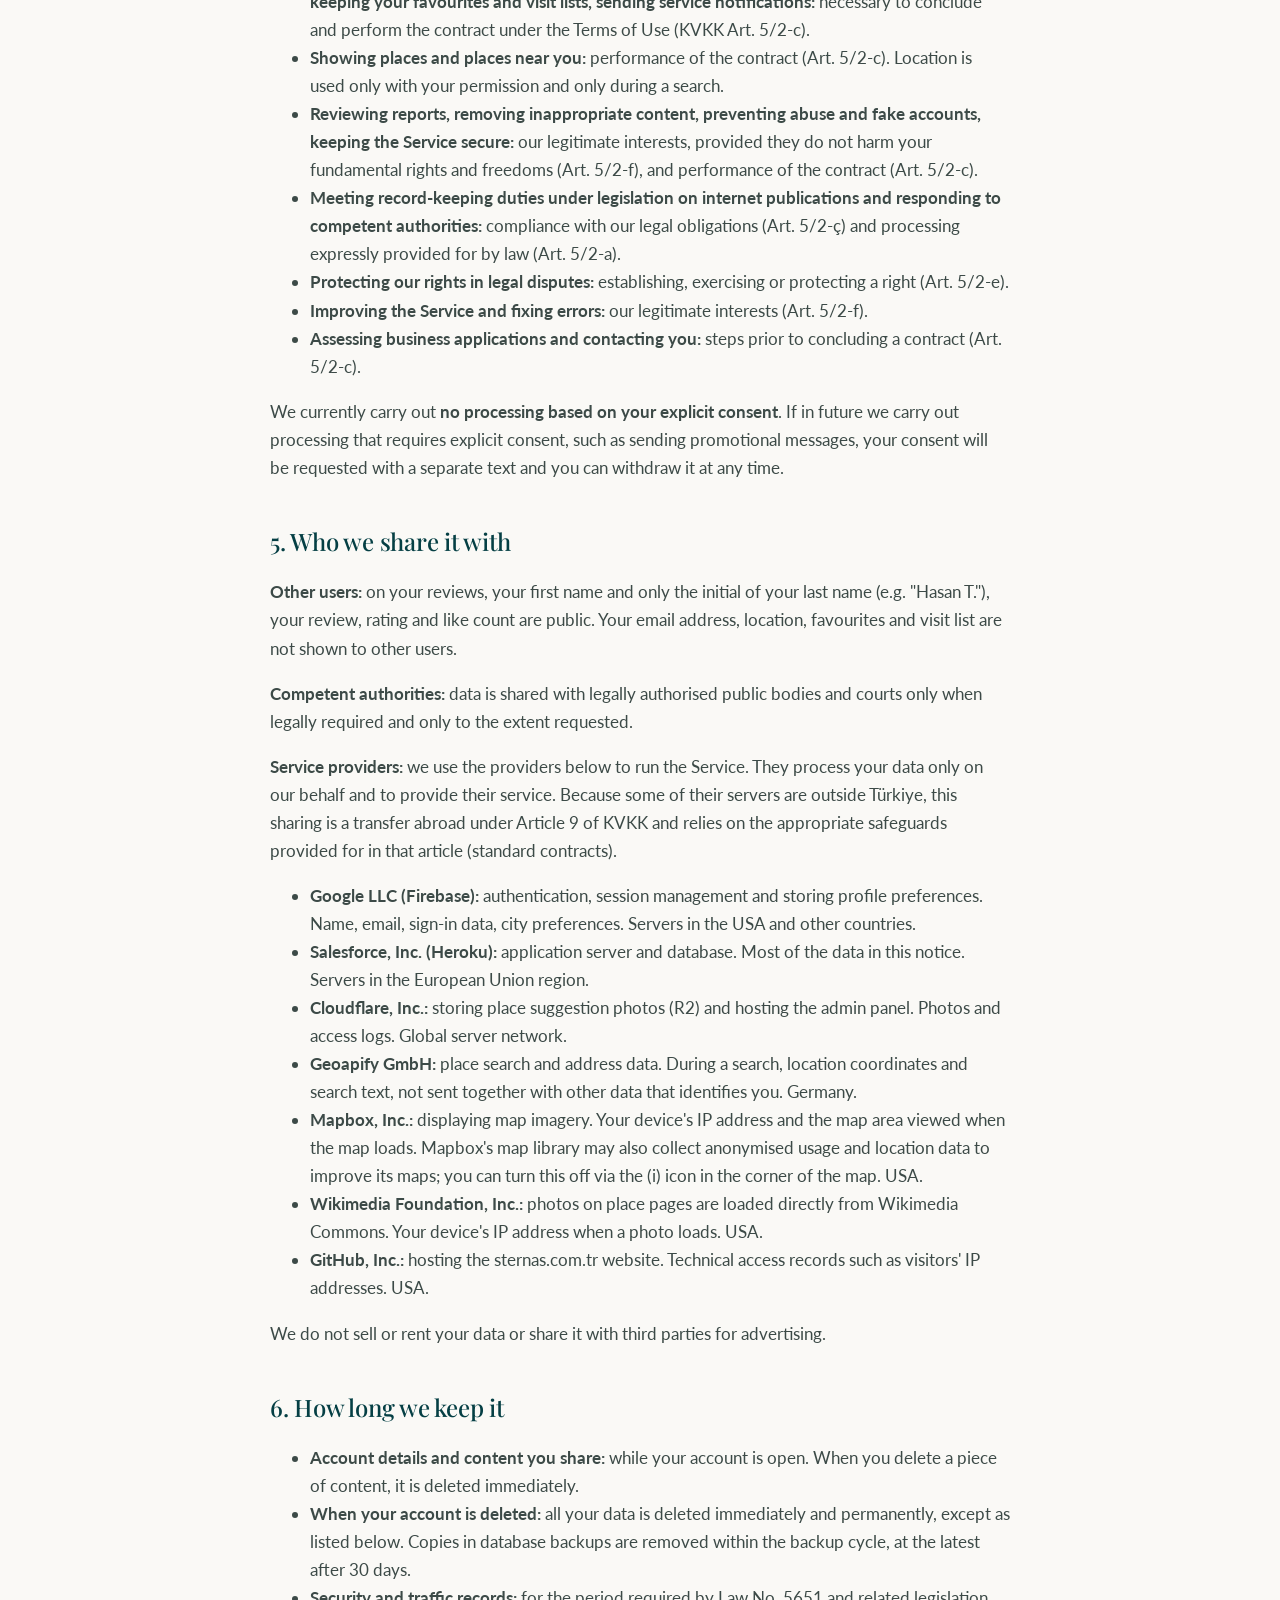
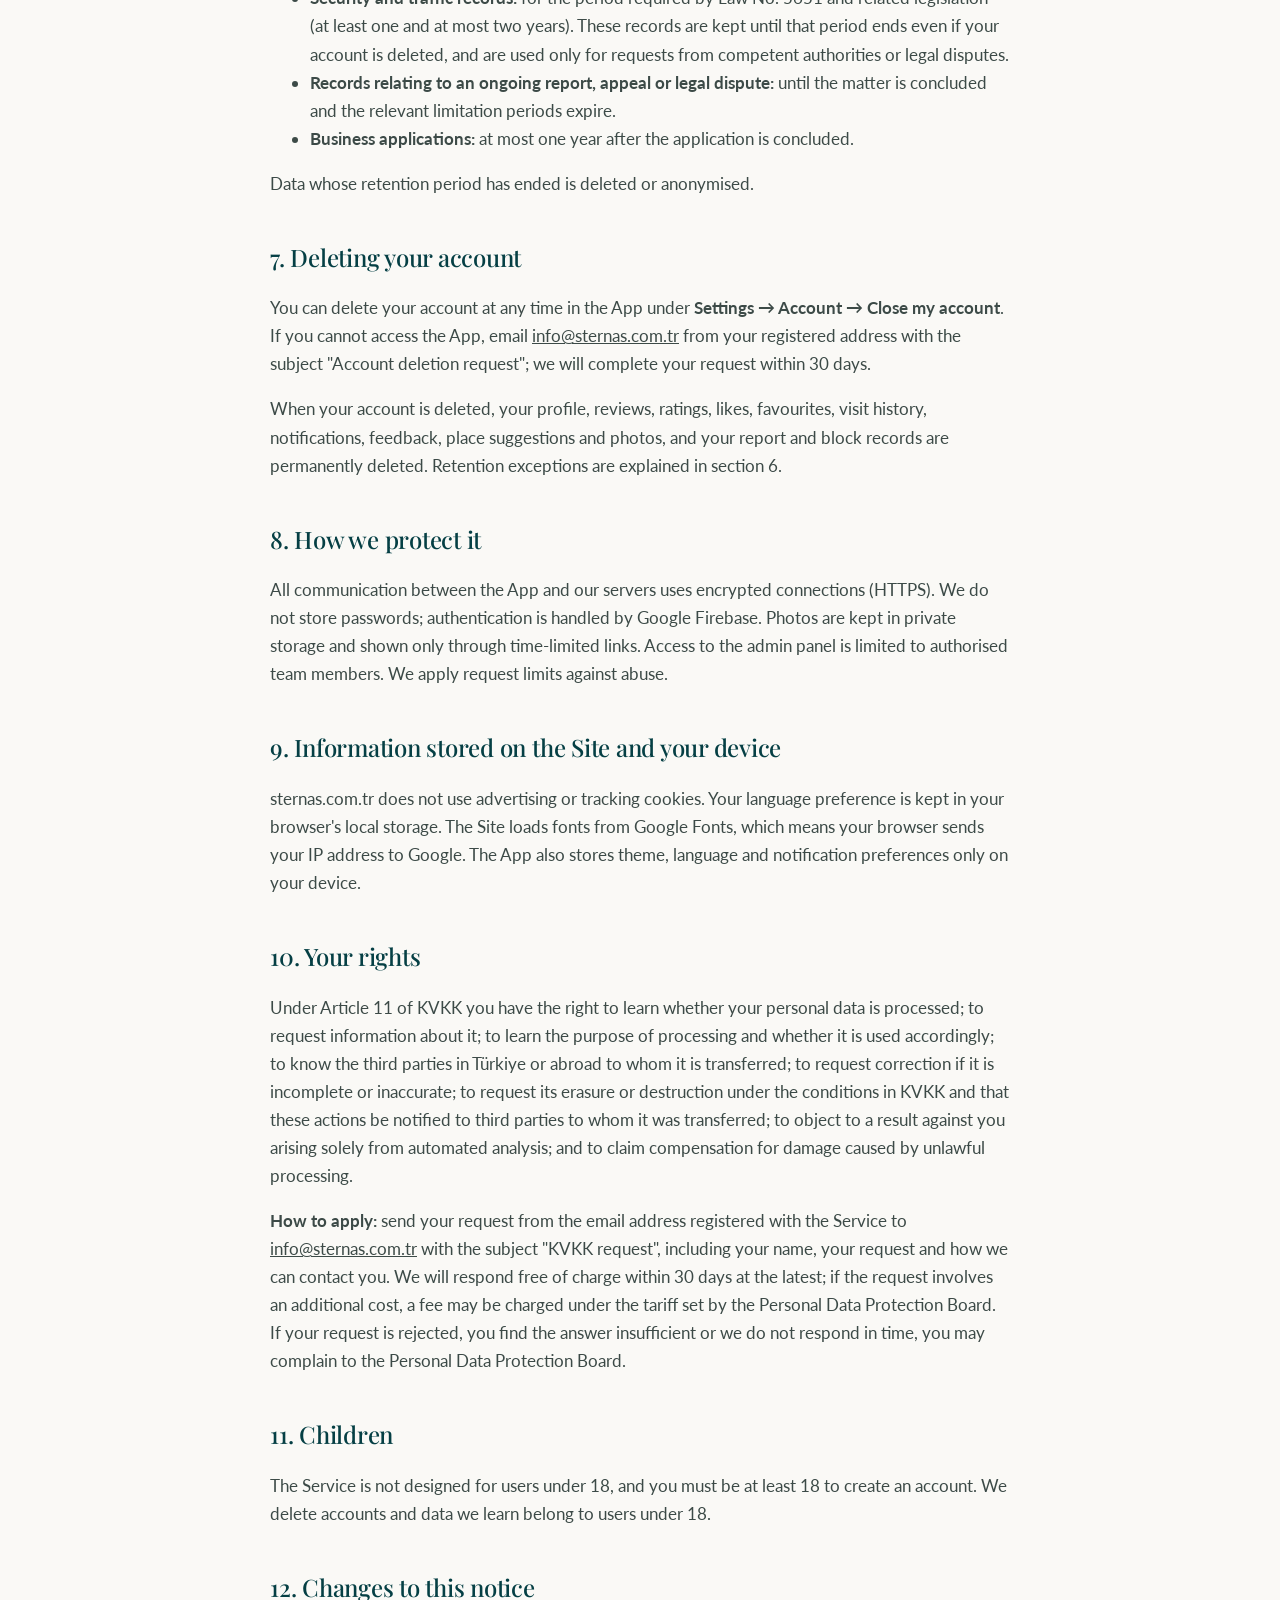
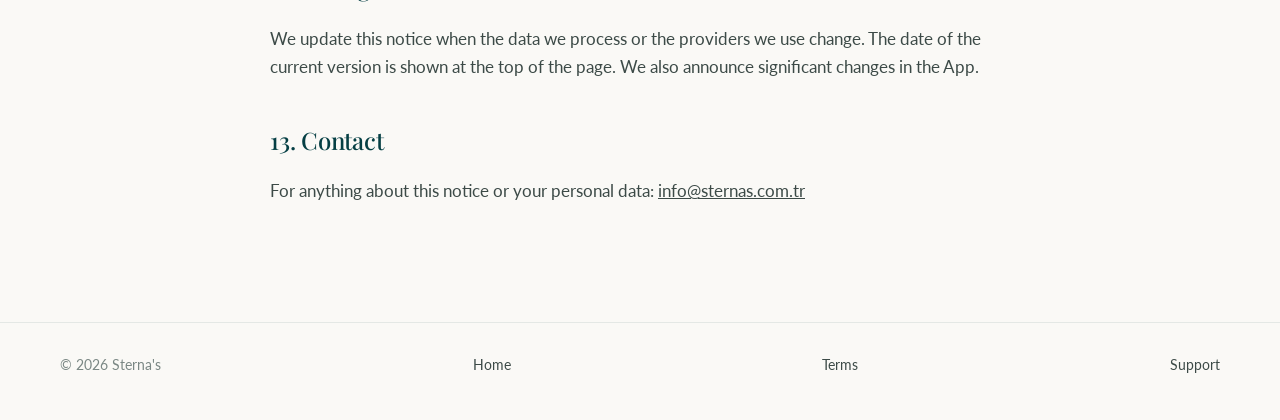
==== commit 49a900fd: "feat: SEO meta, launch pills, footer links, robots/sitemap; remove unused assets" ====
--- a/gizlilik.html
+++ b/gizlilik.html
@@ -5,7 +5,8 @@
   <meta name="viewport" content="width=device-width, initial-scale=1">
   <title>Gizlilik Politikası · Sterna's</title>
   <meta name="description" content="Sterna's gizlilik politikası ve 6698 sayılı KVKK kapsamında aydınlatma metni.">
-  <link rel="icon" href="assets/sumru.png">
+  <link rel="icon" type="image/png" sizes="32x32" href="assets/brand/favicon-32.png">
+  <link rel="apple-touch-icon" href="assets/brand/apple-touch-icon.png">
   <link rel="preconnect" href="https://fonts.googleapis.com">
   <link rel="preconnect" href="https://fonts.gstatic.com" crossorigin>
   <link href="https://fonts.googleapis.com/css2?family=Lato:wght@400;700&family=Playfair+Display:ital,wght@0,500;0,600;1,500&display=swap" rel="stylesheet">
@@ -209,6 +210,7 @@
     <span>© 2026 Sterna's</span>
     <a href="index.html"><span data-lang="tr">Ana sayfa</span><span data-lang="en">Home</span></a>
     <a href="kullanim-kosullari.html"><span data-lang="tr">Kullanım Koşulları</span><span data-lang="en">Terms</span></a>
+    <a href="support/"><span data-lang="tr">Destek</span><span data-lang="en">Support</span></a>
   </div>
 </footer>
 
--- a/styles.css
+++ b/styles.css
@@ -107,6 +107,8 @@
 .hero h1 em { font-style: italic; color: var(--gold); }
 .hero .lead { font-size: 19px; color: var(--ink-soft); max-width: 470px; margin: 0 0 38px; }
 .hero-actions { display: flex; flex-wrap: wrap; gap: 12px; }
+.launch { display: flex; flex-wrap: wrap; align-items: center; gap: 8px; margin-top: 22px; }
+.launch .small { display: inline-flex; align-items: center; gap: 5px; margin-right: 4px; }
 
 .stage {
   position: relative; height: 560px; border-radius: 32px;
@@ -229,7 +231,7 @@
 
 .review { padding: 18px; display: grid; gap: 10px; }
 .review .who { display: flex; align-items: center; gap: 10px; }
-.review .who img { width: 34px; height: 34px; border-radius: 50%; }
+.review .who .av { width: 34px; height: 34px; border-radius: 50%; background: var(--sage); display: grid; place-items: center; font: 500 15px var(--serif); color: var(--teal-deep); flex: none; }
 .review p { margin: 0; color: var(--ink-soft); font-size: 15px; }
 .review .meta { display: flex; justify-content: space-between; align-items: center; }
 .likes { display: inline-flex; align-items: center; gap: 6px; font-size: 14px; font-weight: 700; color: var(--ink-soft); }
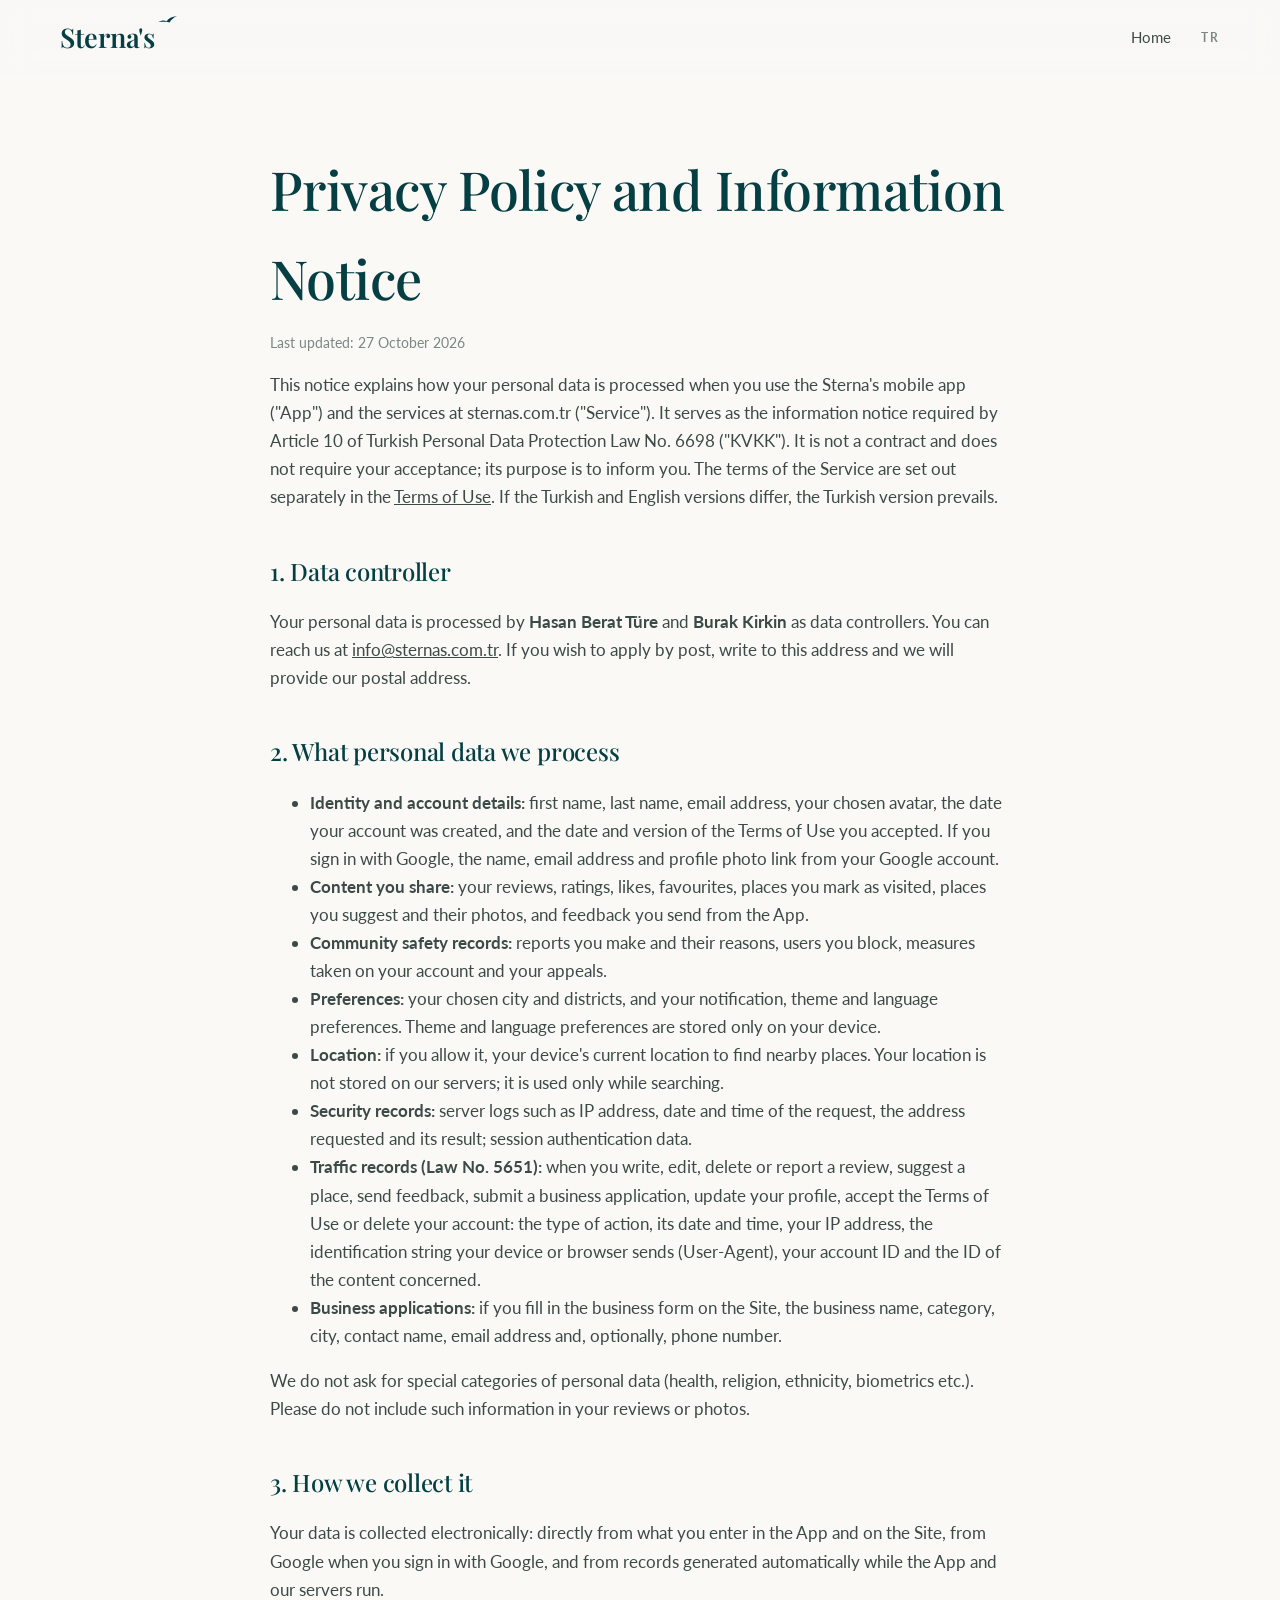
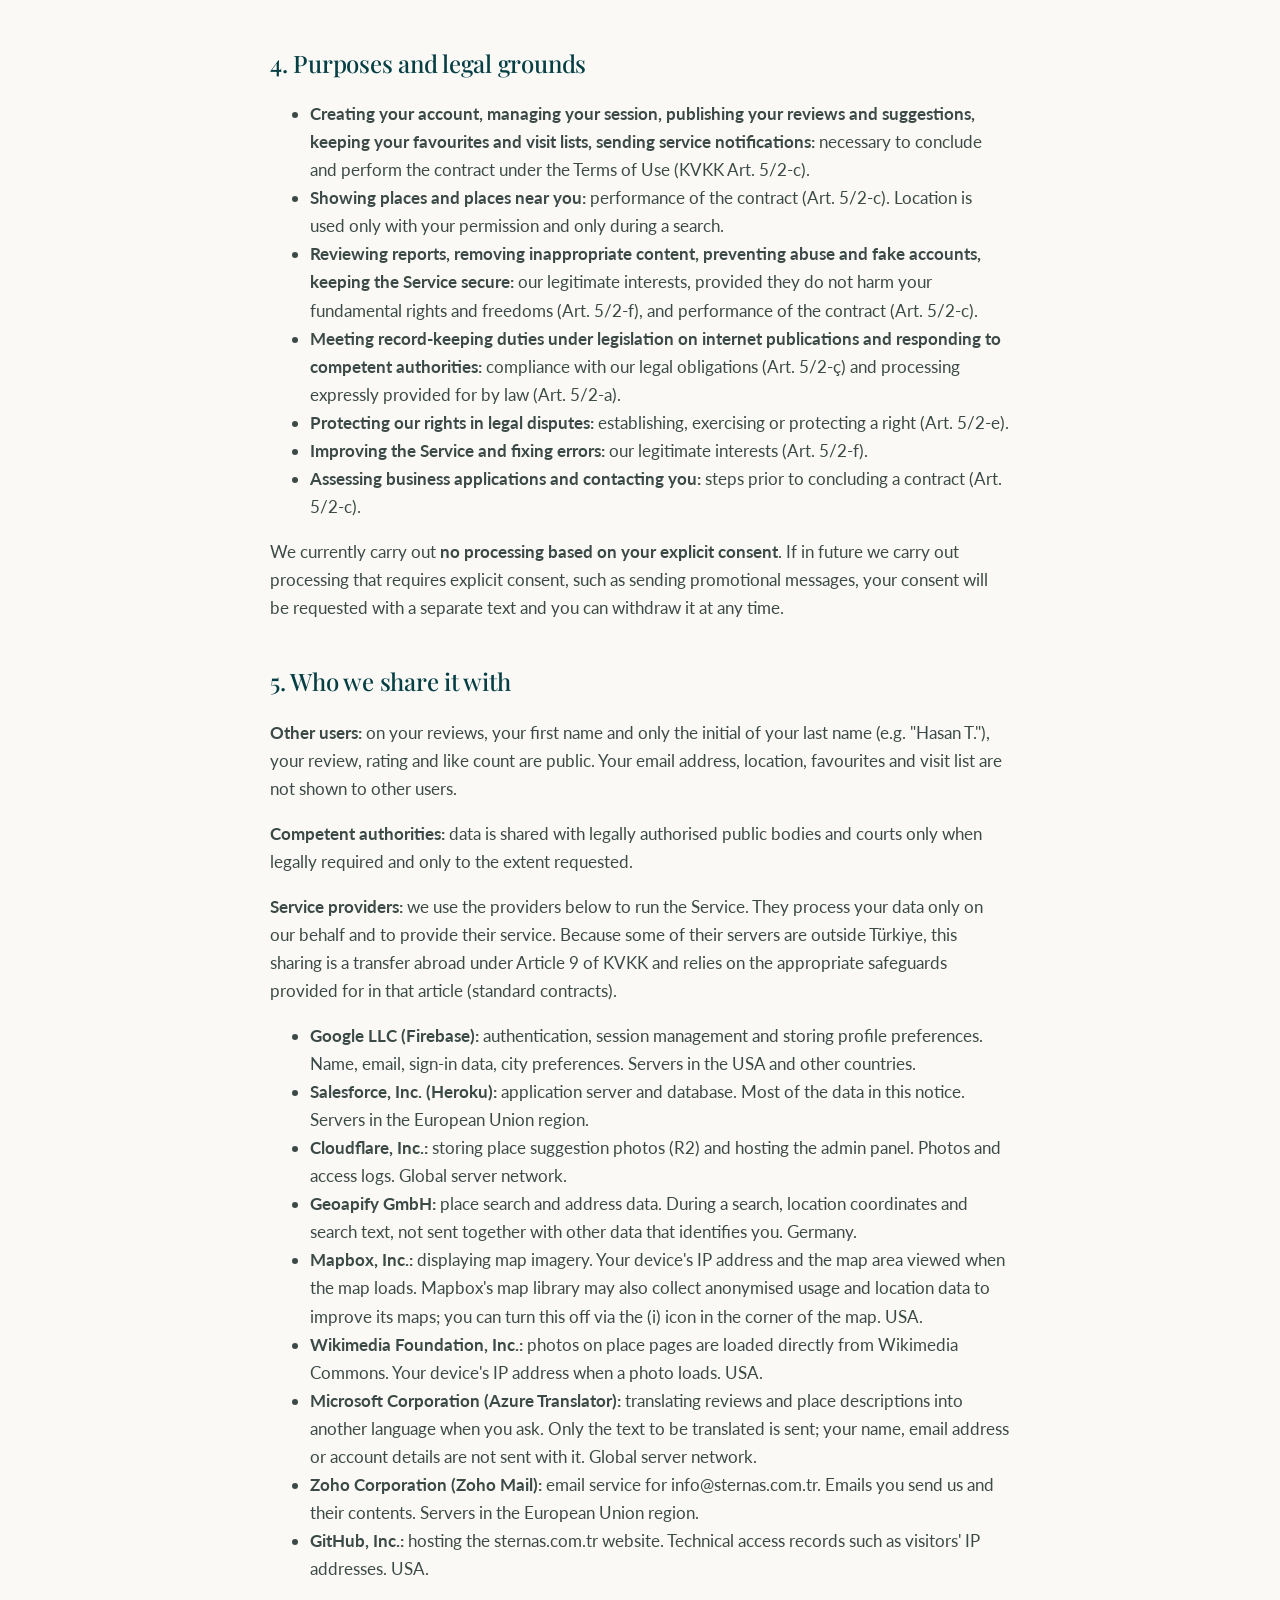
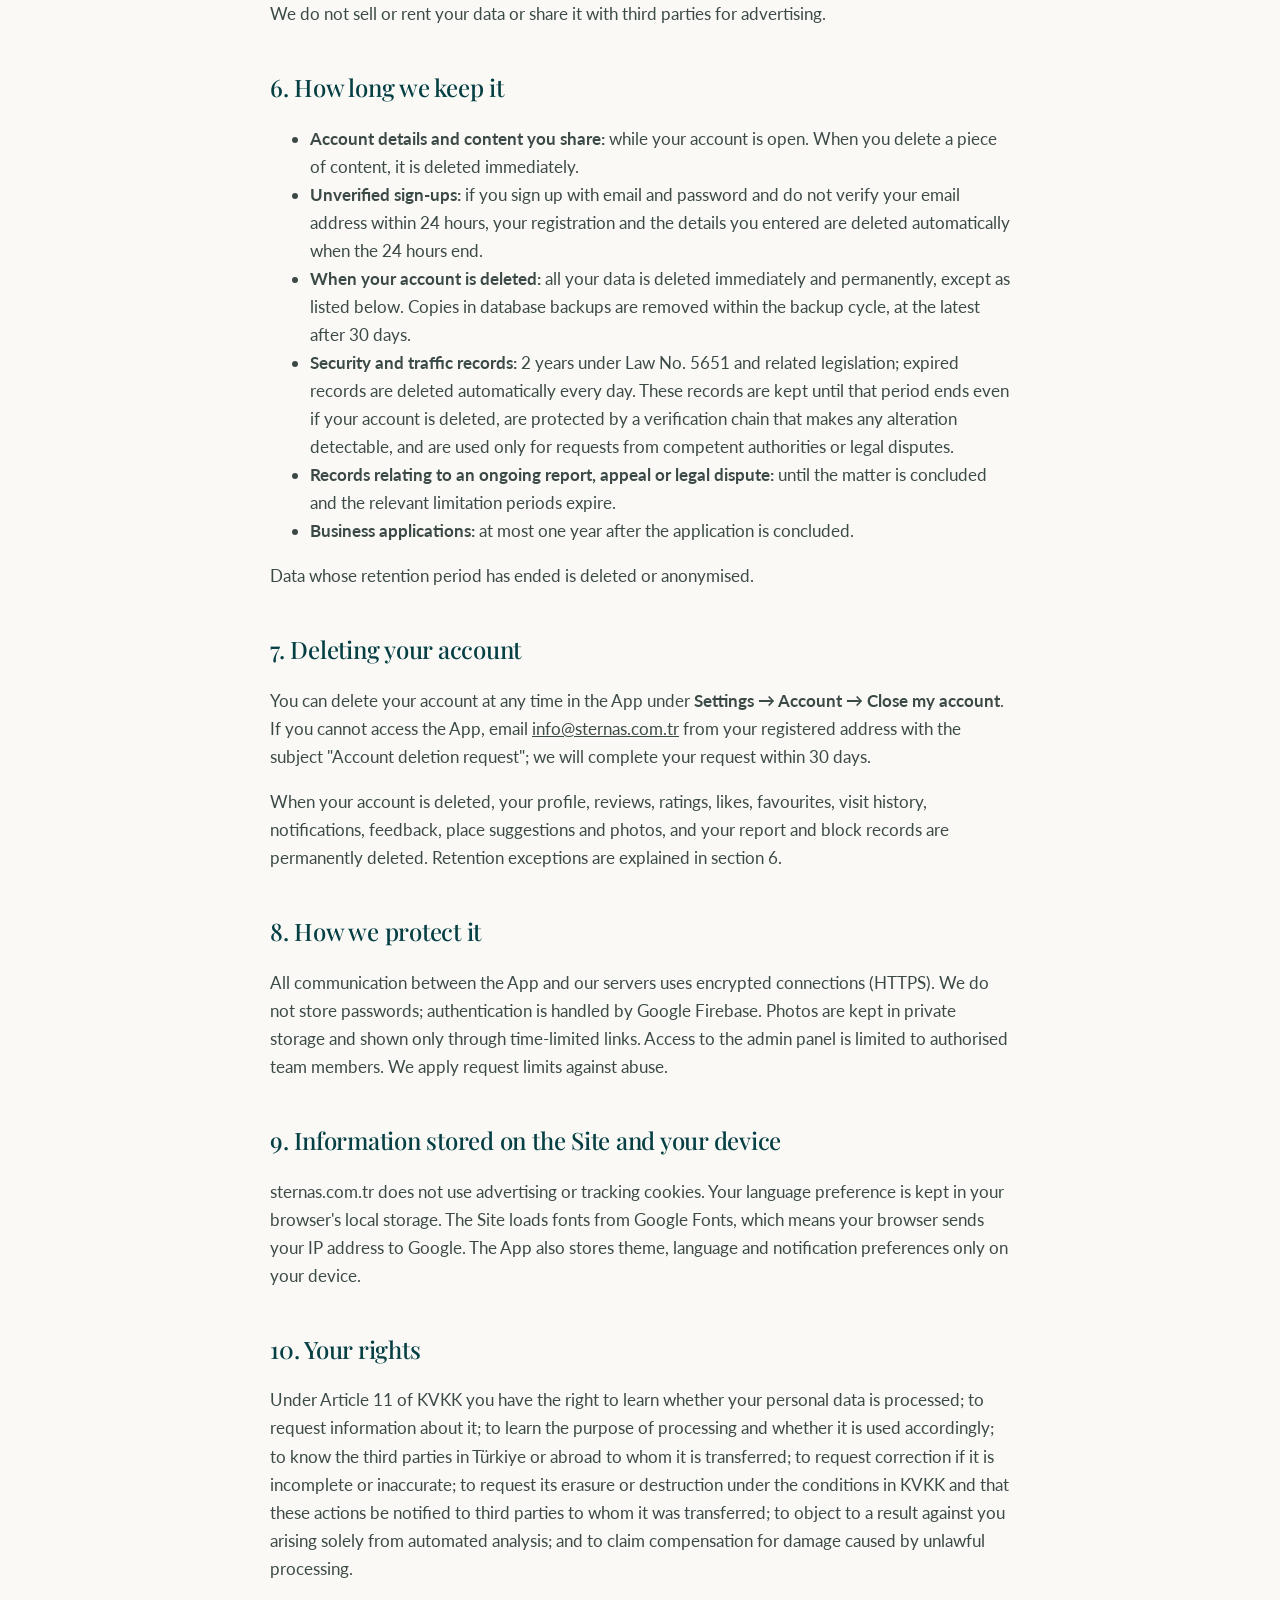
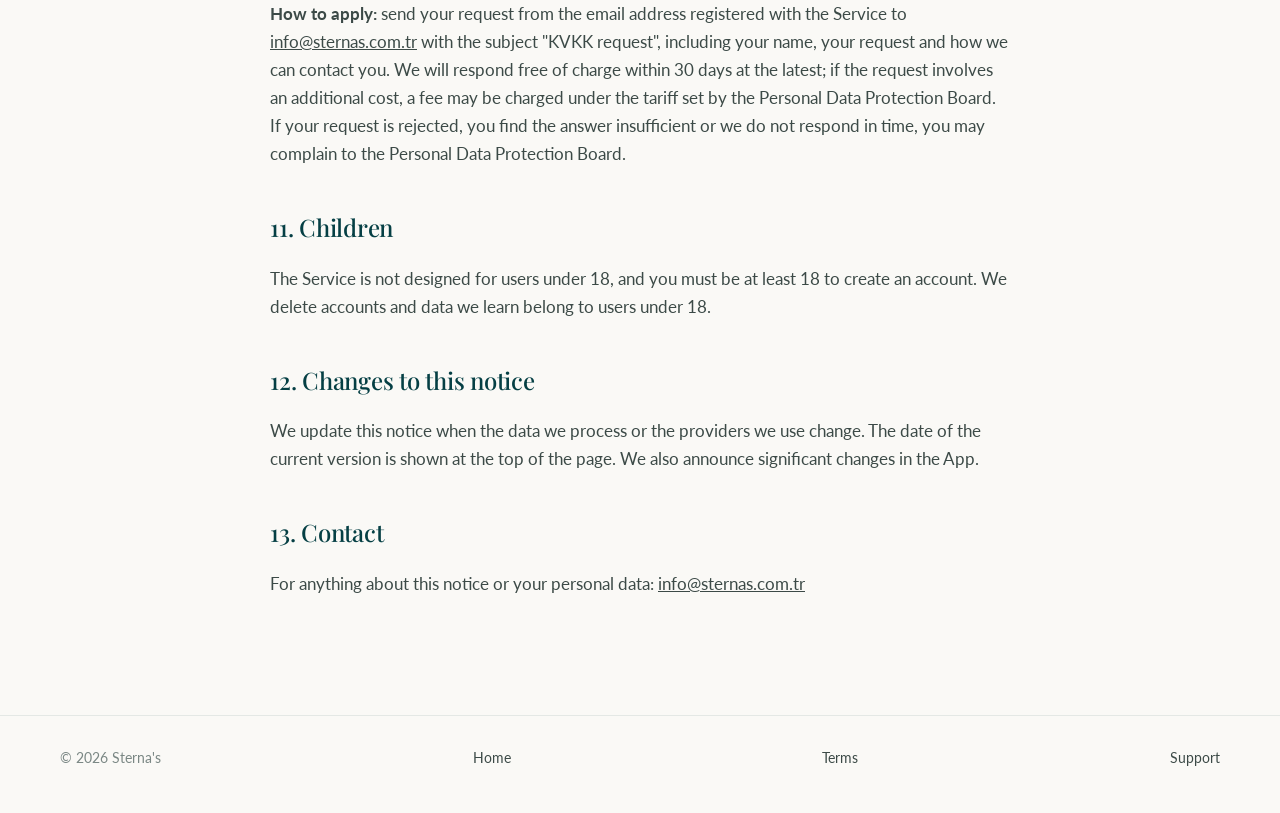
==== commit 368dc061: "docs: privacy policy - traffic logs, Azure Translator, Zoho, unverified account deletion; terms v202" ====
--- a/gizlilik.html
+++ b/gizlilik.html
@@ -33,7 +33,7 @@
     <!-- ===================== TÜRKÇE ===================== -->
     <div data-lang="tr">
       <h1>Gizlilik Politikası ve Aydınlatma Metni</h1>
-      <p class="updated">Son güncelleme: 20 Ekim 2026</p>
+      <p class="updated">Son güncelleme: 27 Ekim 2026</p>
 
       <p>Bu metin, Sterna's mobil uygulamasını ("Uygulama") ve sternas.com.tr adresindeki hizmetleri ("Hizmet") kullandığında kişisel verilerinin nasıl işlendiğini açıklar. 6698 sayılı Kişisel Verilerin Korunması Kanunu'nun ("KVKK") 10. maddesi kapsamındaki aydınlatma metni niteliğindedir. Bu metin bir sözleşme değildir ve onayını gerektirmez; amacı seni bilgilendirmektir. Hizmet'in kullanım şartları ayrıca <a href="kullanim-kosullari.html">Kullanım Koşulları</a>'nda düzenlenmiştir.</p>
 
@@ -48,6 +48,7 @@
         <li><strong>Tercihler:</strong> Seçtiğin şehir ve semtler; bildirim, tema ve dil tercihlerin. Tema ve dil tercihleri yalnızca cihazında saklanır.</li>
         <li><strong>Konum:</strong> İzin verirsen, yakındaki mekânları bulmak için cihazının o anki konumu. Konumun sunucularımızda saklanmaz; yalnızca arama yapılırken kullanılır.</li>
         <li><strong>İşlem güvenliği bilgileri:</strong> IP adresi, isteğin tarih ve saati, istenen adres ve sonucu gibi sunucu kayıtları; oturum doğrulama bilgileri.</li>
+        <li><strong>Trafik kayıtları (5651 sayılı Kanun):</strong> Yorum yazma, düzenleme, silme ve şikâyet etme, yer önerme, geri bildirim gönderme, işletme başvurusu yapma, profilini güncelleme, Kullanım Koşulları'nı onaylama ve hesabını silme işlemlerinde; işlemin türü, tarihi ve saati, IP adresin, cihazının veya tarayıcının kendini tanıttığı bilgi (User-Agent), hesap kimliğin ve işlemin ilgili olduğu içeriğin numarası.</li>
         <li><strong>İşletme başvuruları:</strong> Sitedeki işletme formunu doldurursan işletme adı, kategori, şehir, yetkili adı soyadı, e-posta adresi ve isteğe bağlı olarak telefon numarası.</li>
       </ul>
       <p>Özel nitelikli kişisel veri (sağlık, din, etnik köken, biyometrik veri vb.) talep etmeyiz. Lütfen yorumlarına ve fotoğraflarına bu tür bilgiler ekleme.</p>
@@ -78,6 +79,8 @@
         <li><strong>Geoapify GmbH:</strong> Mekân arama ve adres bilgisi. Arama sırasında konum koordinatı ve arama metni; bunlar seni tanımlayan diğer bilgilerle birlikte gönderilmez. Almanya.</li>
         <li><strong>Mapbox, Inc.:</strong> Harita görüntülerinin gösterilmesi. Harita yüklenirken cihazının IP adresi ve görüntülenen harita bölgesi. Mapbox'ın harita kütüphanesi ayrıca haritalarını geliştirmek için anonimleştirilmiş kullanım ve konum verisi toplayabilir; bunu haritanın köşesindeki (i) simgesinden kapatabilirsin. ABD.</li>
         <li><strong>Wikimedia Foundation, Inc.:</strong> Mekân detaylarındaki fotoğraflar doğrudan Wikimedia Commons'tan yüklenir. Fotoğraf yüklenirken cihazının IP adresi. ABD.</li>
+        <li><strong>Microsoft Corporation (Azure Translator):</strong> Yorumların ve mekân açıklamalarının, istediğinde başka bir dile çevrilmesi. Yalnızca çevrilecek metin gönderilir; adın, e-posta adresin veya hesap bilgilerin bu metinle birlikte gönderilmez. Küresel sunucu ağı.</li>
+        <li><strong>Zoho Corporation (Zoho Mail):</strong> info@sternas.com.tr e-posta hizmeti. Bize gönderdiğin e-postalar ve içerikleri. Avrupa Birliği bölgesindeki sunucular.</li>
         <li><strong>GitHub, Inc.:</strong> sternas.com.tr sitesinin barındırılması. Siteyi ziyaret edenlerin IP adresi gibi teknik erişim kayıtları. ABD.</li>
       </ul>
       <p>Verilerini satmayız, kiralamayız ve reklam amacıyla üçüncü kişilerle paylaşmayız.</p>
@@ -85,8 +88,9 @@
       <h2 id="saklama">6. Ne kadar süre saklıyoruz</h2>
       <ul>
         <li><strong>Hesap bilgileri ve paylaştığın içerikler:</strong> Hesabın açık olduğu sürece. Bir içeriği sildiğinde o içerik hemen silinir.</li>
+        <li><strong>Doğrulanmamış kayıtlar:</strong> E-posta ve şifreyle kayıt olup e-posta adresini 24 saat içinde doğrulamazsan, kaydın ve girdiğin bilgiler 24 saatin sonunda otomatik olarak silinir.</li>
         <li><strong>Hesabın silindiğinde:</strong> Aşağıdaki istisnalar dışında tüm verilerin derhâl ve kalıcı olarak silinir. Veritabanı yedeklerindeki kopyalar, yedekleme döngüsü içinde en geç 30 gün sonra silinir.</li>
-        <li><strong>İşlem güvenliği ve trafik kayıtları:</strong> 5651 sayılı Kanun ve ilgili mevzuatın öngördüğü süre boyunca (en az bir, en fazla iki yıl). Bu kayıtlar hesabın silinse bile bu süre dolana kadar saklanır ve yalnızca yetkili mercilerin talebi veya hukuki uyuşmazlıklar için kullanılır.</li>
+        <li><strong>İşlem güvenliği ve trafik kayıtları:</strong> 5651 sayılı Kanun ve ilgili mevzuat uyarınca 2 yıl; süre dolan kayıtlar her gün otomatik olarak silinir. Bu kayıtlar hesabın silinse bile bu süre dolana kadar saklanır, değiştirilmelerini fark edilebilir kılan bir doğrulama zinciriyle korunur ve yalnızca yetkili mercilerin talebi veya hukuki uyuşmazlıklar için kullanılır.</li>
         <li><strong>Devam eden bir şikâyet, itiraz veya hukuki uyuşmazlıkla ilgili kayıtlar:</strong> Süreç sonuçlanana ve ilgili zamanaşımı süreleri dolana kadar.</li>
         <li><strong>İşletme başvuruları:</strong> Başvuru sonuçlandıktan sonra en fazla bir yıl.</li>
       </ul>
@@ -119,7 +123,7 @@
     <!-- ===================== ENGLISH ===================== -->
     <div data-lang="en">
       <h1>Privacy Policy and Information Notice</h1>
-      <p class="updated">Last updated: 20 October 2026</p>
+      <p class="updated">Last updated: 27 October 2026</p>
 
       <p>This notice explains how your personal data is processed when you use the Sterna's mobile app ("App") and the services at sternas.com.tr ("Service"). It serves as the information notice required by Article 10 of Turkish Personal Data Protection Law No. 6698 ("KVKK"). It is not a contract and does not require your acceptance; its purpose is to inform you. The terms of the Service are set out separately in the <a href="kullanim-kosullari.html">Terms of Use</a>. If the Turkish and English versions differ, the Turkish version prevails.</p>
 
@@ -134,6 +138,7 @@
         <li><strong>Preferences:</strong> your chosen city and districts, and your notification, theme and language preferences. Theme and language preferences are stored only on your device.</li>
         <li><strong>Location:</strong> if you allow it, your device's current location to find nearby places. Your location is not stored on our servers; it is used only while searching.</li>
         <li><strong>Security records:</strong> server logs such as IP address, date and time of the request, the address requested and its result; session authentication data.</li>
+        <li><strong>Traffic records (Law No. 5651):</strong> when you write, edit, delete or report a review, suggest a place, send feedback, submit a business application, update your profile, accept the Terms of Use or delete your account: the type of action, its date and time, your IP address, the identification string your device or browser sends (User-Agent), your account ID and the ID of the content concerned.</li>
         <li><strong>Business applications:</strong> if you fill in the business form on the Site, the business name, category, city, contact name, email address and, optionally, phone number.</li>
       </ul>
       <p>We do not ask for special categories of personal data (health, religion, ethnicity, biometrics etc.). Please do not include such information in your reviews or photos.</p>
@@ -164,6 +169,8 @@
         <li><strong>Geoapify GmbH:</strong> place search and address data. During a search, location coordinates and search text, not sent together with other data that identifies you. Germany.</li>
         <li><strong>Mapbox, Inc.:</strong> displaying map imagery. Your device's IP address and the map area viewed when the map loads. Mapbox's map library may also collect anonymised usage and location data to improve its maps; you can turn this off via the (i) icon in the corner of the map. USA.</li>
         <li><strong>Wikimedia Foundation, Inc.:</strong> photos on place pages are loaded directly from Wikimedia Commons. Your device's IP address when a photo loads. USA.</li>
+        <li><strong>Microsoft Corporation (Azure Translator):</strong> translating reviews and place descriptions into another language when you ask. Only the text to be translated is sent; your name, email address or account details are not sent with it. Global server network.</li>
+        <li><strong>Zoho Corporation (Zoho Mail):</strong> email service for info@sternas.com.tr. Emails you send us and their contents. Servers in the European Union region.</li>
         <li><strong>GitHub, Inc.:</strong> hosting the sternas.com.tr website. Technical access records such as visitors' IP addresses. USA.</li>
       </ul>
       <p>We do not sell or rent your data or share it with third parties for advertising.</p>
@@ -171,8 +178,9 @@
       <h2>6. How long we keep it</h2>
       <ul>
         <li><strong>Account details and content you share:</strong> while your account is open. When you delete a piece of content, it is deleted immediately.</li>
+        <li><strong>Unverified sign-ups:</strong> if you sign up with email and password and do not verify your email address within 24 hours, your registration and the details you entered are deleted automatically when the 24 hours end.</li>
         <li><strong>When your account is deleted:</strong> all your data is deleted immediately and permanently, except as listed below. Copies in database backups are removed within the backup cycle, at the latest after 30 days.</li>
-        <li><strong>Security and traffic records:</strong> for the period required by Law No. 5651 and related legislation (at least one and at most two years). These records are kept until that period ends even if your account is deleted, and are used only for requests from competent authorities or legal disputes.</li>
+        <li><strong>Security and traffic records:</strong> 2 years under Law No. 5651 and related legislation; expired records are deleted automatically every day. These records are kept until that period ends even if your account is deleted, are protected by a verification chain that makes any alteration detectable, and are used only for requests from competent authorities or legal disputes.</li>
         <li><strong>Records relating to an ongoing report, appeal or legal dispute:</strong> until the matter is concluded and the relevant limitation periods expire.</li>
         <li><strong>Business applications:</strong> at most one year after the application is concluded.</li>
       </ul>
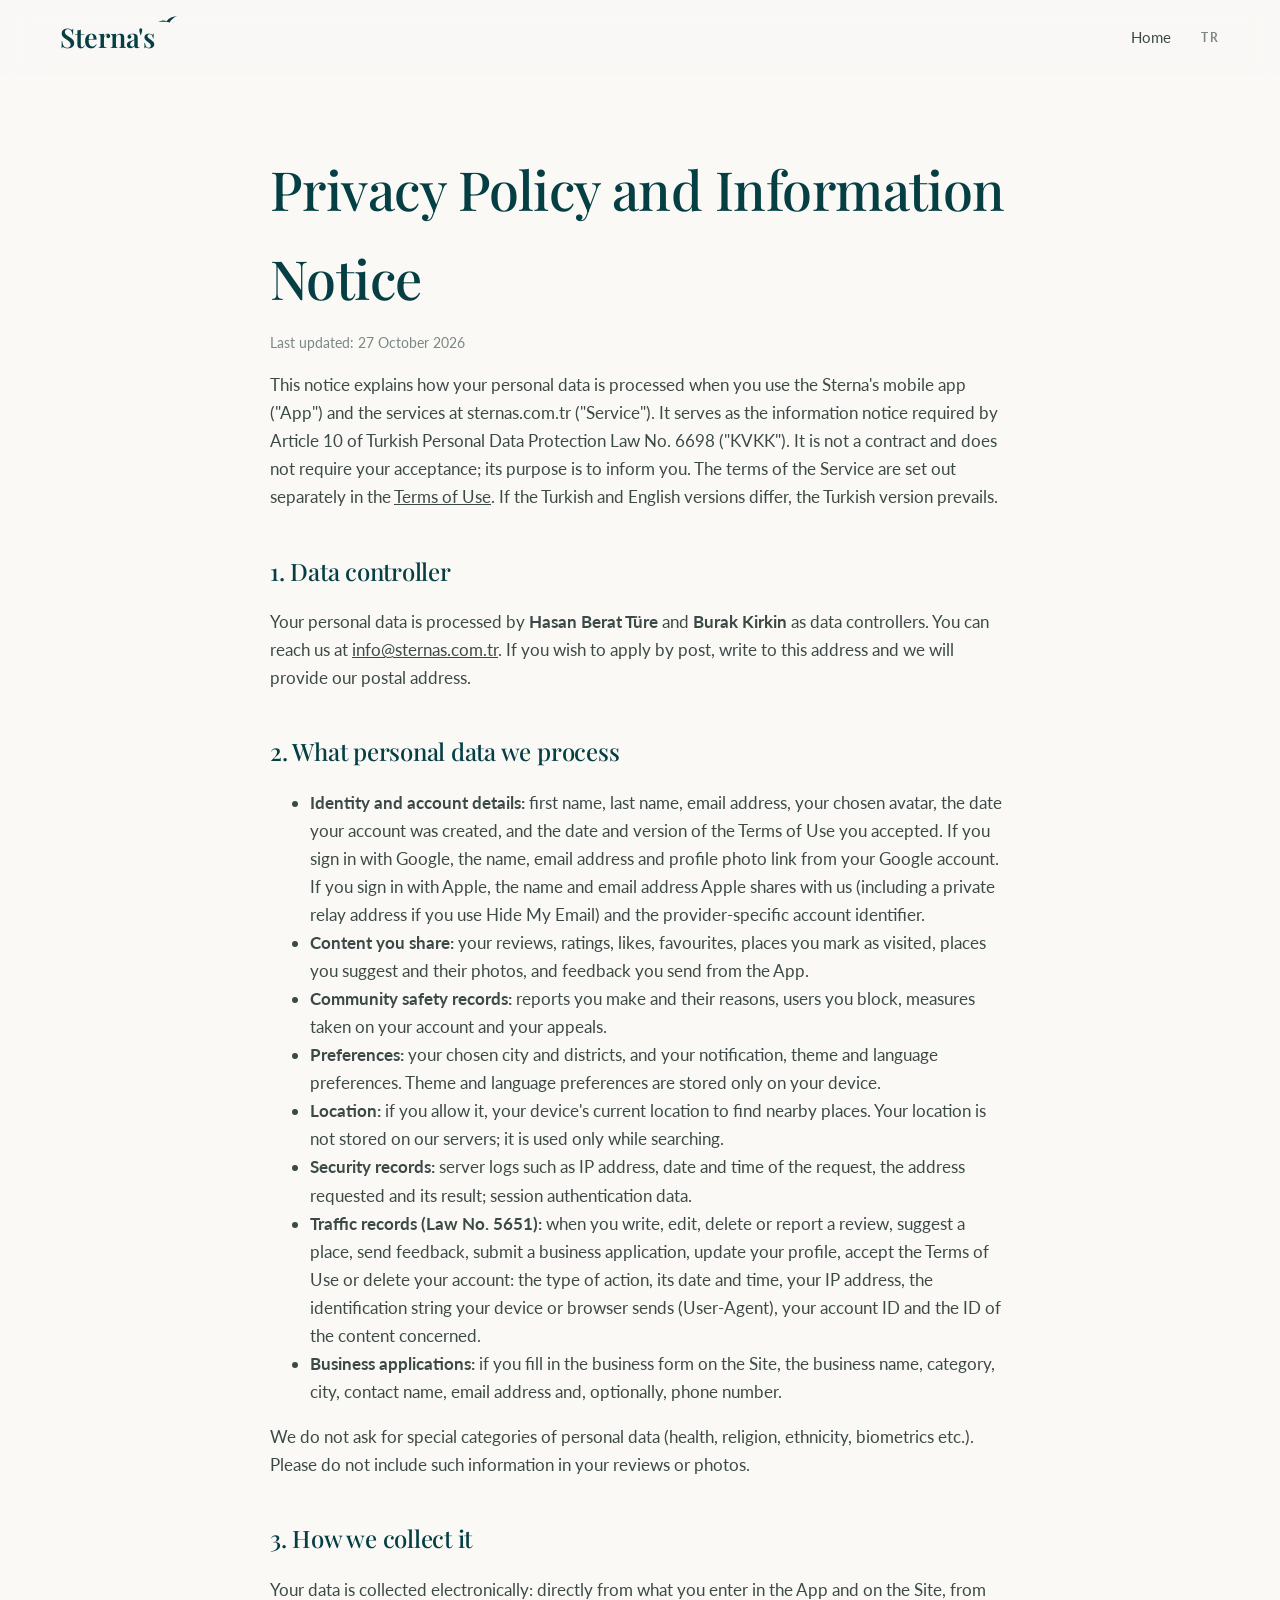
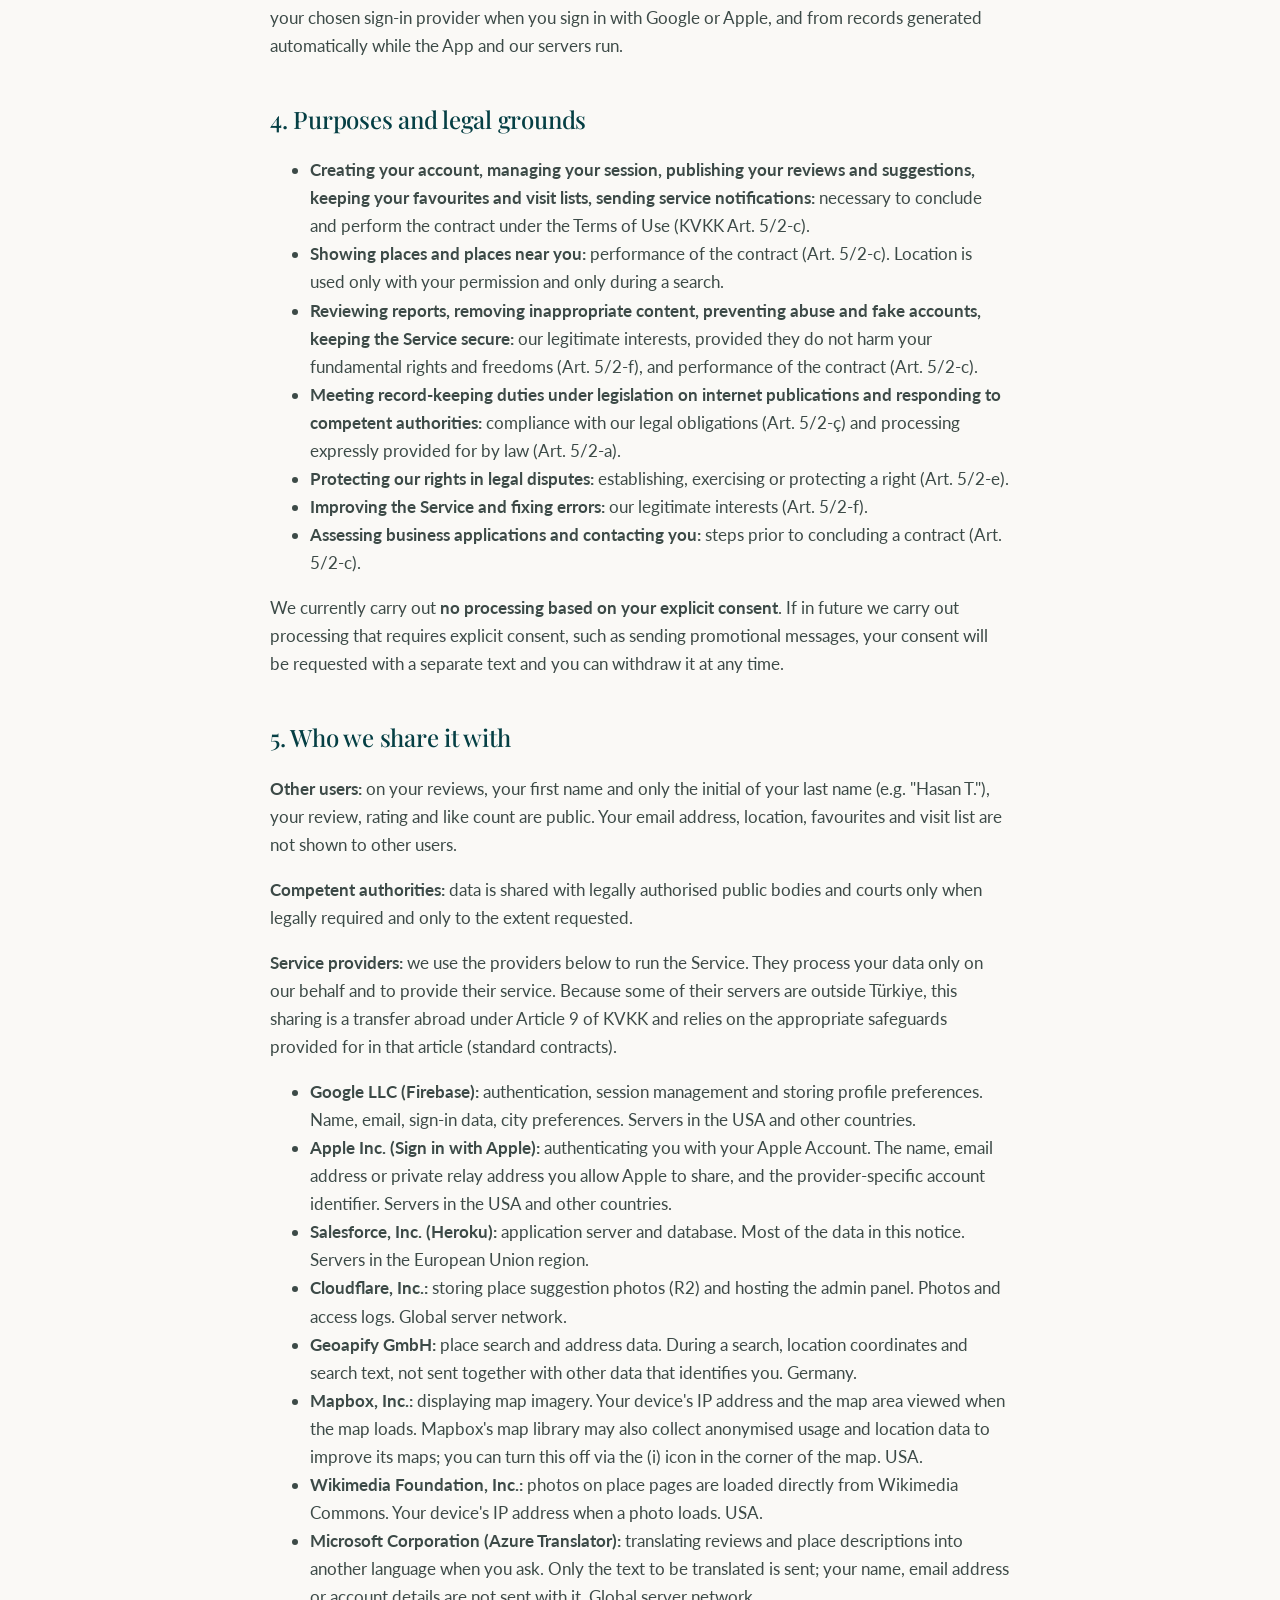
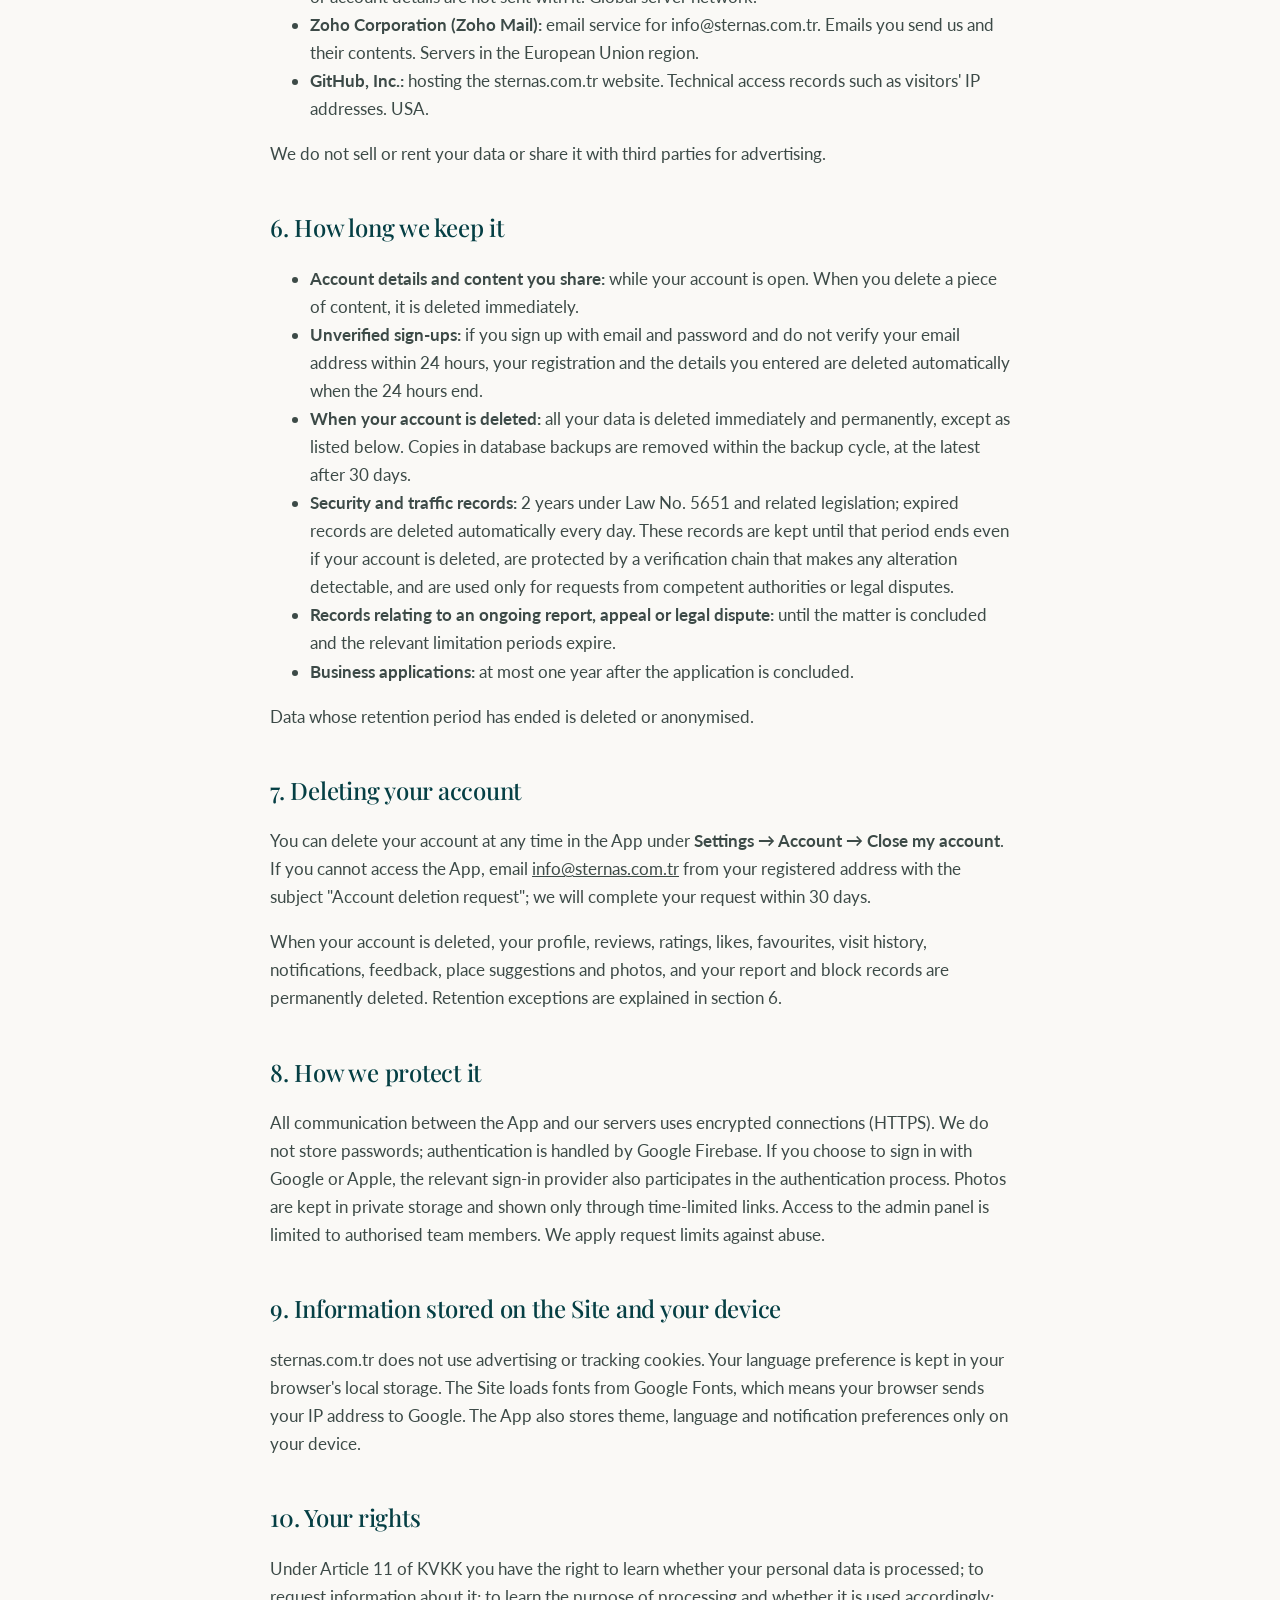
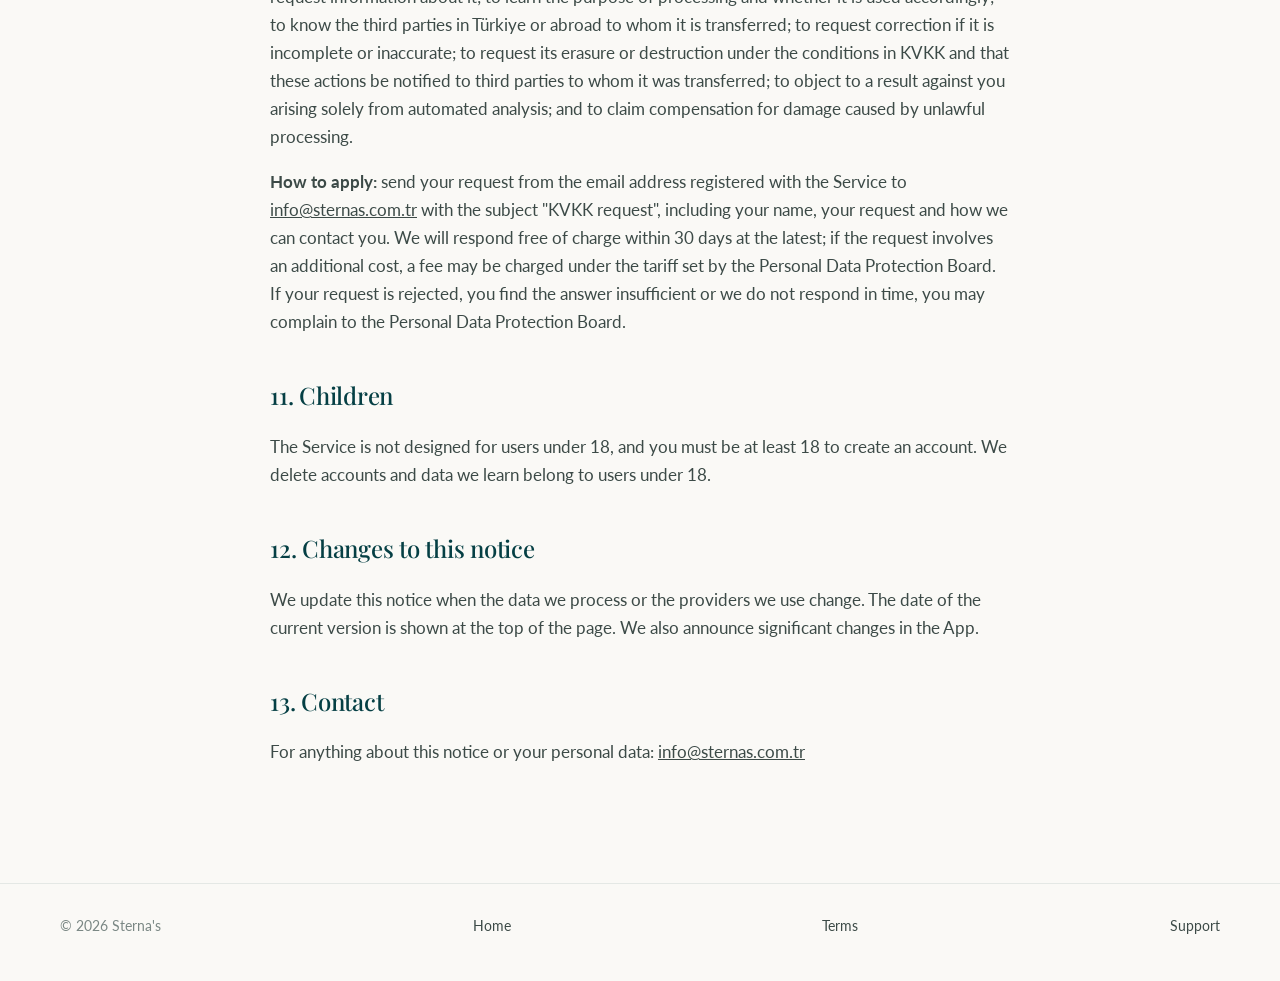
==== commit b4c1ebe4: "docs: disclose Sign in with Apple data handling" ====
--- a/gizlilik.html
+++ b/gizlilik.html
@@ -42,7 +42,7 @@
 
       <h2 id="veriler">2. Hangi kişisel verileri işliyoruz</h2>
       <ul>
-        <li><strong>Kimlik ve hesap bilgileri:</strong> Ad, soyad, e-posta adresi, seçtiğin avatar, hesabının oluşturulma tarihi ve Kullanım Koşulları'nı onayladığın tarih ve sürüm. Google ile giriş yaparsan Google hesabındaki ad, e-posta adresi ve profil fotoğrafının bağlantısı.</li>
+        <li><strong>Kimlik ve hesap bilgileri:</strong> Ad, soyad, e-posta adresi, seçtiğin avatar, hesabının oluşturulma tarihi ve Kullanım Koşulları'nı onayladığın tarih ve sürüm. Google ile giriş yaparsan Google hesabındaki ad, e-posta adresi ve profil fotoğrafının bağlantısı. Apple ile giriş yaparsan Apple'ın bizimle paylaştığı ad, e-posta adresi ("E-postamı Gizle"yi kullanıyorsan özel yönlendirme adresi) ve sağlayıcıya özgü hesap kimliği.</li>
         <li><strong>Paylaştığın içerikler:</strong> Yorumların, verdiğin puanlar, beğenilerin, favorilerin, "gittim" olarak işaretlediğin mekânlar, önerdiğin yerler ve bunlara eklediğin fotoğraflar, uygulama içinden gönderdiğin geri bildirimler.</li>
         <li><strong>Topluluk güvenliği kayıtları:</strong> Yaptığın şikâyetler ve gerekçeleri, engellediğin kullanıcılar, hesabınla ilgili alınan önlemler ve itirazların.</li>
         <li><strong>Tercihler:</strong> Seçtiğin şehir ve semtler; bildirim, tema ve dil tercihlerin. Tema ve dil tercihleri yalnızca cihazında saklanır.</li>
@@ -54,7 +54,7 @@
       <p>Özel nitelikli kişisel veri (sağlık, din, etnik köken, biyometrik veri vb.) talep etmeyiz. Lütfen yorumlarına ve fotoğraflarına bu tür bilgiler ekleme.</p>
 
       <h2 id="toplama">3. Verileri nasıl topluyoruz</h2>
-      <p>Kişisel verilerin; Uygulama ve Site üzerinden doğrudan senin girdiğin bilgilerle, Google ile giriş yaptığında Google'dan, Uygulama'nın ve sunucularımızın çalışması sırasında otomatik olarak oluşan kayıtlarla elektronik ortamda toplanır.</p>
+      <p>Kişisel verilerin; Uygulama ve Site üzerinden doğrudan senin girdiğin bilgilerle, Google veya Apple ile giriş yaptığında seçtiğin giriş sağlayıcısından, Uygulama'nın ve sunucularımızın çalışması sırasında otomatik olarak oluşan kayıtlarla elektronik ortamda toplanır.</p>
 
       <h2 id="amaclar">4. Hangi amaçlarla ve hangi hukuki sebeplere dayanarak işliyoruz</h2>
       <ul>
@@ -74,6 +74,7 @@
       <p><strong>Hizmet sağlayıcılar:</strong> Hizmet'i çalıştırmak için aşağıdaki tedarikçilerden destek alırız. Bu tedarikçiler verilerini yalnızca bizim adımıza ve hizmeti sunmak amacıyla işler. Sunucularının bir kısmı yurt dışında bulunduğundan, bu paylaşım KVKK'nın 9. maddesi kapsamında yurt dışına aktarım niteliğindedir ve bu maddede öngörülen uygun güvencelere (standart sözleşme) dayanılarak yapılır.</p>
       <ul>
         <li><strong>Google LLC (Firebase):</strong> Kimlik doğrulama, oturum yönetimi ve profil tercihlerinin saklanması. Ad, e-posta, giriş bilgileri, şehir tercihleri. ABD ve diğer ülkelerdeki sunucular.</li>
+        <li><strong>Apple Inc. (Apple ile Giriş):</strong> Apple hesabınla kimliğinin doğrulanması. Apple'ın paylaşmasına izin verdiğin ad, e-posta adresi veya özel yönlendirme adresi ve sağlayıcıya özgü hesap kimliği. ABD ve diğer ülkelerdeki sunucular.</li>
         <li><strong>Salesforce, Inc. (Heroku):</strong> Uygulama sunucusu ve veritabanı. Bu metindeki verilerin büyük kısmı. Avrupa Birliği bölgesindeki sunucular.</li>
         <li><strong>Cloudflare, Inc.:</strong> Yer önerisi fotoğraflarının saklanması (R2) ve yönetim panelinin barındırılması. Fotoğraflar ve erişim kayıtları. Küresel sunucu ağı.</li>
         <li><strong>Geoapify GmbH:</strong> Mekân arama ve adres bilgisi. Arama sırasında konum koordinatı ve arama metni; bunlar seni tanımlayan diğer bilgilerle birlikte gönderilmez. Almanya.</li>
@@ -101,7 +102,7 @@
       <p>Hesabın silindiğinde profilin, yorumların, puanların, beğenilerin, favorilerin, ziyaret geçmişin, bildirimlerin, geri bildirimlerin, yer önerilerin ve fotoğrafların, şikâyet ve engelleme kayıtların kalıcı olarak silinir. Saklama istisnaları 6. bölümde açıklanmıştır.</p>
 
       <h2 id="guvenlik">8. Verilerini nasıl koruyoruz</h2>
-      <p>Uygulama ile sunucularımız arasındaki tüm iletişim şifreli bağlantı (HTTPS) üzerinden yapılır. Şifreler bizim tarafımızda saklanmaz; kimlik doğrulama Google Firebase tarafından yapılır. Fotoğraflar herkese kapalı bir depolama alanında tutulur ve yalnızca süreli bağlantılarla gösterilir. Yönetim paneline erişim yalnızca yetkili ekip üyeleriyle sınırlıdır. Kötüye kullanıma karşı istek sınırları uygularız.</p>
+      <p>Uygulama ile sunucularımız arasındaki tüm iletişim şifreli bağlantı (HTTPS) üzerinden yapılır. Şifreler bizim tarafımızda saklanmaz; kimlik doğrulama Google Firebase tarafından yapılır. Google veya Apple ile giriş yapmayı seçtiğinde kimlik doğrulama sürecine ilgili giriş sağlayıcısı da katılır. Fotoğraflar herkese kapalı bir depolama alanında tutulur ve yalnızca süreli bağlantılarla gösterilir. Yönetim paneline erişim yalnızca yetkili ekip üyeleriyle sınırlıdır. Kötüye kullanıma karşı istek sınırları uygularız.</p>
 
       <h2 id="site">9. Site ve cihazında saklanan bilgiler</h2>
       <p>sternas.com.tr, reklam veya takip amaçlı çerez kullanmaz. Dil tercihin tarayıcının yerel depolama alanında saklanır. Site, yazı tiplerini Google Fonts üzerinden yükler; bu sırada tarayıcın Google'a IP adresini iletir. Uygulama da tema, dil ve bildirim tercihlerini yalnızca cihazında saklar.</p>
@@ -132,7 +133,7 @@
 
       <h2>2. What personal data we process</h2>
       <ul>
-        <li><strong>Identity and account details:</strong> first name, last name, email address, your chosen avatar, the date your account was created, and the date and version of the Terms of Use you accepted. If you sign in with Google, the name, email address and profile photo link from your Google account.</li>
+        <li><strong>Identity and account details:</strong> first name, last name, email address, your chosen avatar, the date your account was created, and the date and version of the Terms of Use you accepted. If you sign in with Google, the name, email address and profile photo link from your Google account. If you sign in with Apple, the name and email address Apple shares with us (including a private relay address if you use Hide My Email) and the provider-specific account identifier.</li>
         <li><strong>Content you share:</strong> your reviews, ratings, likes, favourites, places you mark as visited, places you suggest and their photos, and feedback you send from the App.</li>
         <li><strong>Community safety records:</strong> reports you make and their reasons, users you block, measures taken on your account and your appeals.</li>
         <li><strong>Preferences:</strong> your chosen city and districts, and your notification, theme and language preferences. Theme and language preferences are stored only on your device.</li>
@@ -144,7 +145,7 @@
       <p>We do not ask for special categories of personal data (health, religion, ethnicity, biometrics etc.). Please do not include such information in your reviews or photos.</p>
 
       <h2>3. How we collect it</h2>
-      <p>Your data is collected electronically: directly from what you enter in the App and on the Site, from Google when you sign in with Google, and from records generated automatically while the App and our servers run.</p>
+      <p>Your data is collected electronically: directly from what you enter in the App and on the Site, from your chosen sign-in provider when you sign in with Google or Apple, and from records generated automatically while the App and our servers run.</p>
 
       <h2>4. Purposes and legal grounds</h2>
       <ul>
@@ -164,6 +165,7 @@
       <p><strong>Service providers:</strong> we use the providers below to run the Service. They process your data only on our behalf and to provide their service. Because some of their servers are outside Türkiye, this sharing is a transfer abroad under Article 9 of KVKK and relies on the appropriate safeguards provided for in that article (standard contracts).</p>
       <ul>
         <li><strong>Google LLC (Firebase):</strong> authentication, session management and storing profile preferences. Name, email, sign-in data, city preferences. Servers in the USA and other countries.</li>
+        <li><strong>Apple Inc. (Sign in with Apple):</strong> authenticating you with your Apple Account. The name, email address or private relay address you allow Apple to share, and the provider-specific account identifier. Servers in the USA and other countries.</li>
         <li><strong>Salesforce, Inc. (Heroku):</strong> application server and database. Most of the data in this notice. Servers in the European Union region.</li>
         <li><strong>Cloudflare, Inc.:</strong> storing place suggestion photos (R2) and hosting the admin panel. Photos and access logs. Global server network.</li>
         <li><strong>Geoapify GmbH:</strong> place search and address data. During a search, location coordinates and search text, not sent together with other data that identifies you. Germany.</li>
@@ -191,7 +193,7 @@
       <p>When your account is deleted, your profile, reviews, ratings, likes, favourites, visit history, notifications, feedback, place suggestions and photos, and your report and block records are permanently deleted. Retention exceptions are explained in section 6.</p>
 
       <h2>8. How we protect it</h2>
-      <p>All communication between the App and our servers uses encrypted connections (HTTPS). We do not store passwords; authentication is handled by Google Firebase. Photos are kept in private storage and shown only through time-limited links. Access to the admin panel is limited to authorised team members. We apply request limits against abuse.</p>
+      <p>All communication between the App and our servers uses encrypted connections (HTTPS). We do not store passwords; authentication is handled by Google Firebase. If you choose to sign in with Google or Apple, the relevant sign-in provider also participates in the authentication process. Photos are kept in private storage and shown only through time-limited links. Access to the admin panel is limited to authorised team members. We apply request limits against abuse.</p>
 
       <h2>9. Information stored on the Site and your device</h2>
       <p>sternas.com.tr does not use advertising or tracking cookies. Your language preference is kept in your browser's local storage. The Site loads fonts from Google Fonts, which means your browser sends your IP address to Google. The App also stores theme, language and notification preferences only on your device.</p>
